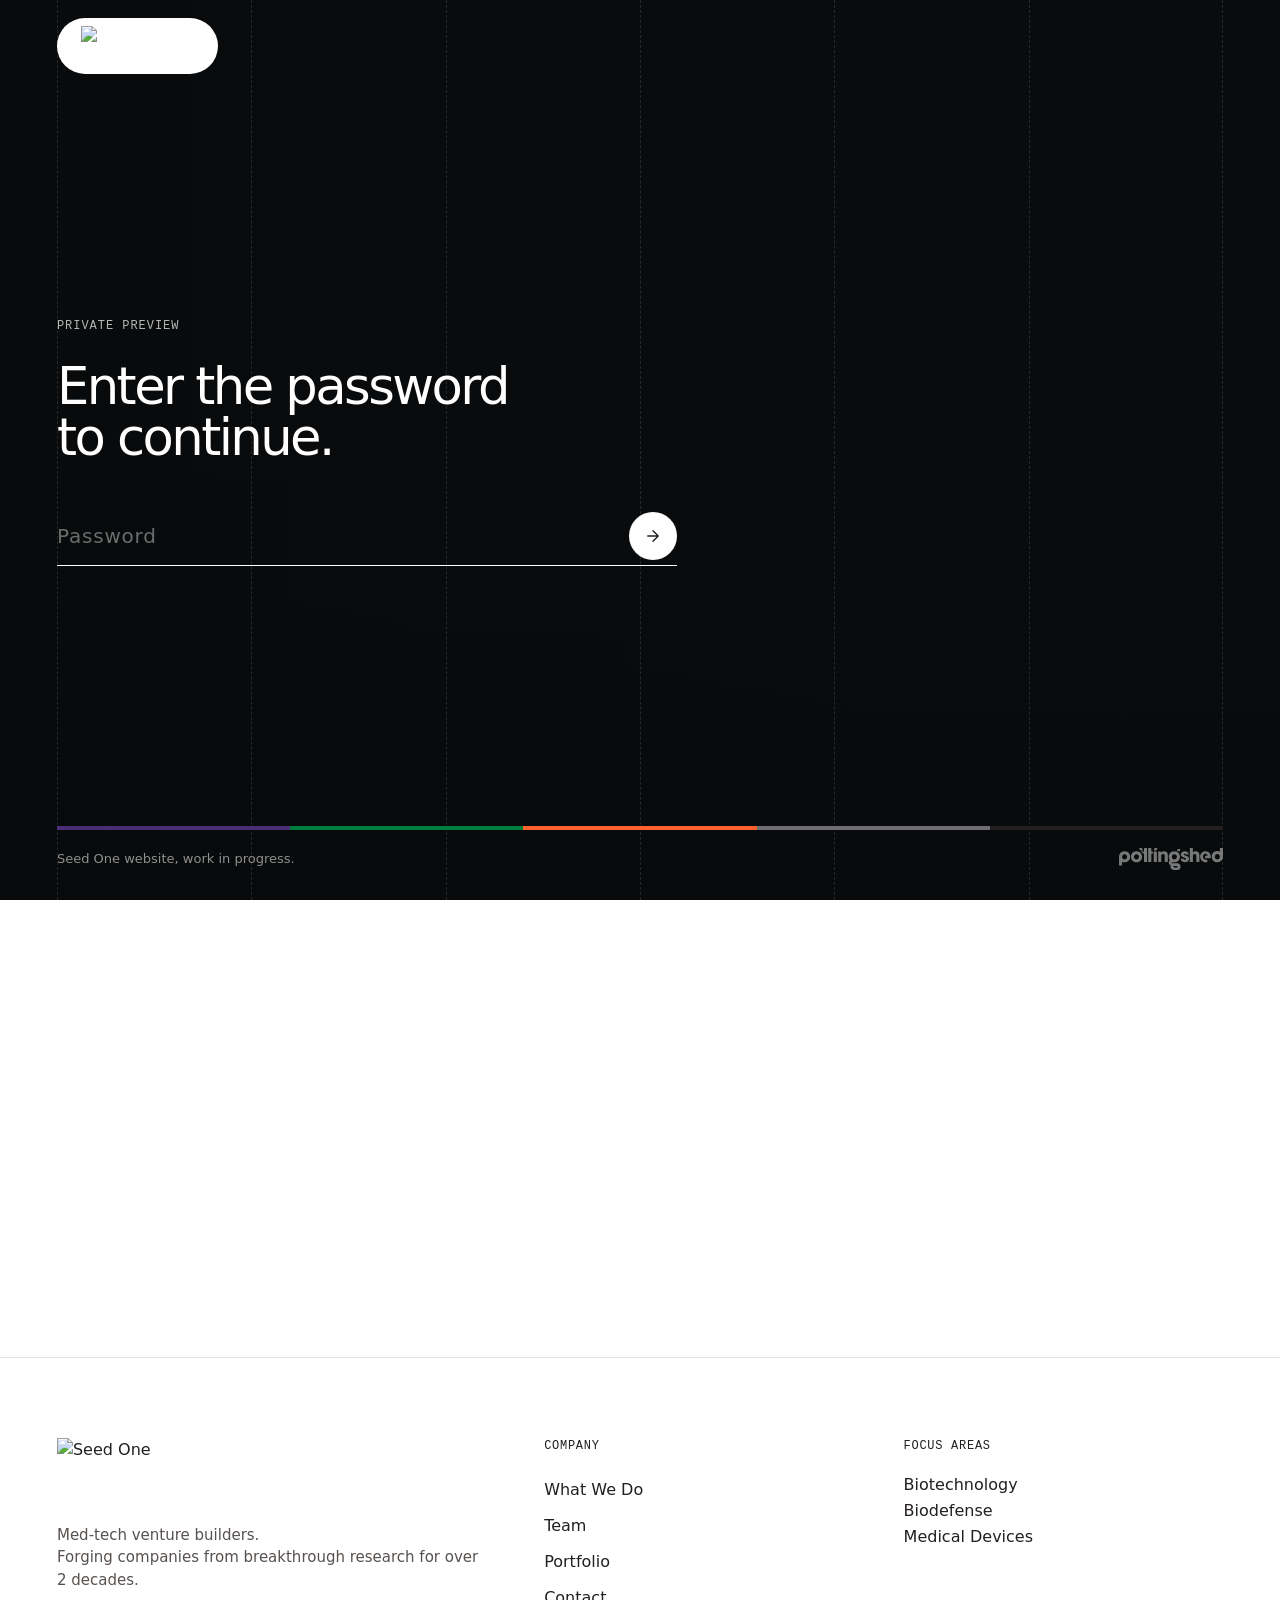
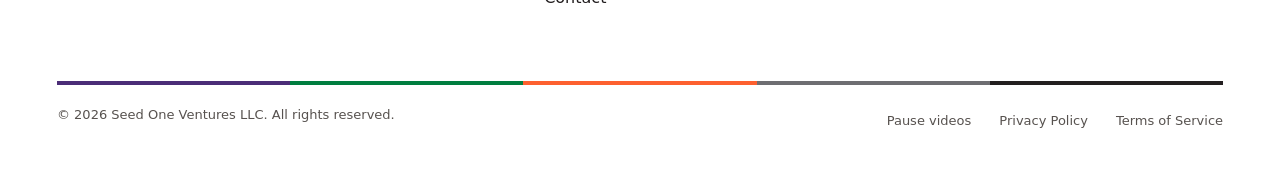
==== contact.html @ 32b7aec9 "Team header photo; focus-area cards back in natural colour with portfolio-relevant images; What We D" ====
<!doctype html>
<html lang="en">
<head>
<meta charset="utf-8">
<meta name="viewport" content="width=device-width, initial-scale=1">
<meta name="robots" content="noindex, nofollow">
<title>Contact | Seed One</title>
<meta name="description" content="Have breakthrough technology that could reshape an industry? Start the conversation with Seed One.">
<link rel="canonical" href="https://lukevidamour.github.io/Seed-One-V2/contact.html">
<link rel="icon" href="assets/emblem.svg" type="image/svg+xml">
<link rel="icon" href="assets/favicon-32.png" sizes="32x32" type="image/png">
<link rel="apple-touch-icon" href="assets/apple-touch-icon.png">
<meta name="theme-color" content="#ffffff">
<meta property="og:type" content="website"><meta property="og:site_name" content="Seed One Ventures"><meta property="og:locale" content="en_US">
<meta property="og:url" content="https://lukevidamour.github.io/Seed-One-V2/contact.html">
<meta property="og:title" content="Contact | Seed One"><meta property="og:description" content="Have breakthrough technology that could reshape an industry? Start the conversation with Seed One.">
<meta property="og:image" content="https://lukevidamour.github.io/Seed-One-V2/assets/og/contact.jpg"><meta property="og:image:width" content="1200"><meta property="og:image:height" content="630"><meta property="og:image:alt" content="Seed One: Ready to forge the future together?">
<meta name="twitter:card" content="summary_large_image"><meta name="twitter:title" content="Contact | Seed One"><meta name="twitter:description" content="Have breakthrough technology that could reshape an industry? Start the conversation with Seed One."><meta name="twitter:image" content="https://lukevidamour.github.io/Seed-One-V2/assets/og/contact.jpg">
<link rel="preconnect" href="https://fonts.googleapis.com">
<link rel="preconnect" href="https://fonts.gstatic.com" crossorigin>
<link rel="stylesheet" href="https://fonts.googleapis.com/css2?family=Google+Sans:wght@400..700&display=swap">
<link rel="preload" as="font" type="font/woff2" href="assets/fonts/GeistMono-Variable.woff2" crossorigin>
<link rel="stylesheet" href="styles.css?v=1792422083">
<script>try{var g=JSON.parse(localStorage.getItem('so-gate')||'null');if(!(g&&g.t&&Date.now()-g.t<7*864e5))document.documentElement.classList.add('locked')}catch(e){document.documentElement.classList.add('locked')}</script>
<script>document.documentElement.classList.add('js');if(location.hash==='#still')document.documentElement.classList.add('still');if(/Chrome\//.test(navigator.userAgent)&&!/Edg\/|OPR\//.test(navigator.userAgent)||/Edg\//.test(navigator.userAgent))document.documentElement.classList.add('lq')</script>
</head>
<body class="sub">

<svg width="0" height="0" style="position:absolute" aria-hidden="true" focusable="false">
  <!-- Dot glyphs from the Seed One visual identity -->
  <symbol id="d-plus" viewBox="0 0 100 100"><circle cx="50.00" cy="50.00" r="4.39"/><circle cx="63.20" cy="50.00" r="4.39"/><circle cx="76.41" cy="50.00" r="4.39"/><circle cx="89.61" cy="50.00" r="4.39"/><circle cx="36.80" cy="50.00" r="4.39"/><circle cx="23.59" cy="50.00" r="4.39"/><circle cx="10.39" cy="50.00" r="4.39"/><circle cx="50.00" cy="76.41" r="4.39"/><circle cx="50.00" cy="63.20" r="4.39"/><circle cx="50.00" cy="36.80" r="4.39"/><circle cx="50.00" cy="23.59" r="4.39"/><circle cx="50.00" cy="10.39" r="4.39"/><circle cx="50.00" cy="89.61" r="4.39"/></symbol><symbol id="d-cross" viewBox="0 0 100 100"><circle cx="50.00" cy="50.00" r="5.96"/><circle cx="62.68" cy="37.32" r="5.96"/><circle cx="75.36" cy="24.64" r="5.96"/><circle cx="88.04" cy="11.96" r="5.96"/><circle cx="37.32" cy="62.68" r="5.96"/><circle cx="24.64" cy="75.36" r="5.96"/><circle cx="11.96" cy="88.04" r="5.96"/><circle cx="75.36" cy="75.36" r="5.96"/><circle cx="62.68" cy="62.68" r="5.96"/><circle cx="37.32" cy="37.32" r="5.96"/><circle cx="24.64" cy="24.64" r="5.96"/><circle cx="11.96" cy="11.96" r="5.96"/><circle cx="88.04" cy="88.04" r="5.96"/></symbol><symbol id="d-right" viewBox="0 0 100 100"><circle cx="11.71" cy="50.00" r="5.71"/><circle cx="46.09" cy="50.00" r="5.71"/><circle cx="63.28" cy="50.00" r="5.71"/><circle cx="28.90" cy="50.00" r="5.71"/><circle cx="88.29" cy="50.00" r="5.71"/><circle cx="76.13" cy="37.84" r="5.71"/><circle cx="63.98" cy="25.69" r="5.71"/><circle cx="51.82" cy="13.53" r="5.71"/><circle cx="63.98" cy="74.31" r="5.71"/><circle cx="76.13" cy="62.16" r="5.71"/><circle cx="51.82" cy="86.47" r="5.71"/></symbol><symbol id="d-left" viewBox="0 0 100 100"><circle cx="88.29" cy="50.00" r="5.71"/><circle cx="53.91" cy="50.00" r="5.71"/><circle cx="36.72" cy="50.00" r="5.71"/><circle cx="71.10" cy="50.00" r="5.71"/><circle cx="11.71" cy="50.00" r="5.71"/><circle cx="23.87" cy="62.16" r="5.71"/><circle cx="36.02" cy="74.31" r="5.71"/><circle cx="48.18" cy="86.47" r="5.71"/><circle cx="36.02" cy="25.69" r="5.71"/><circle cx="23.87" cy="37.84" r="5.71"/><circle cx="48.18" cy="13.53" r="5.71"/></symbol><symbol id="d-up" viewBox="0 0 100 100"><circle cx="50.00" cy="88.29" r="5.71"/><circle cx="50.00" cy="53.91" r="5.71"/><circle cx="50.00" cy="36.72" r="5.71"/><circle cx="50.00" cy="71.10" r="5.71"/><circle cx="50.00" cy="11.71" r="5.71"/><circle cx="37.84" cy="23.87" r="5.71"/><circle cx="25.69" cy="36.02" r="5.71"/><circle cx="13.53" cy="48.18" r="5.71"/><circle cx="74.31" cy="36.02" r="5.71"/><circle cx="62.16" cy="23.87" r="5.71"/><circle cx="86.47" cy="48.18" r="5.71"/></symbol><symbol id="d-diag" viewBox="0 0 100 100"><circle cx="22.92" cy="22.92" r="5.71"/><circle cx="47.24" cy="47.24" r="5.71"/><circle cx="59.39" cy="59.39" r="5.71"/><circle cx="35.08" cy="35.08" r="5.71"/><circle cx="77.08" cy="77.08" r="5.71"/><circle cx="77.08" cy="59.88" r="5.71"/><circle cx="77.08" cy="42.70" r="5.71"/><circle cx="77.08" cy="25.50" r="5.71"/><circle cx="42.70" cy="77.08" r="5.71"/><circle cx="59.88" cy="77.08" r="5.71"/><circle cx="25.50" cy="77.08" r="5.71"/></symbol><symbol id="d-down" viewBox="0 0 100 100"><circle cx="50.00" cy="11.71" r="5.71"/><circle cx="50.00" cy="46.09" r="5.71"/><circle cx="50.00" cy="63.28" r="5.71"/><circle cx="50.00" cy="28.90" r="5.71"/><circle cx="50.00" cy="88.29" r="5.71"/><circle cx="62.16" cy="76.13" r="5.71"/><circle cx="74.31" cy="63.98" r="5.71"/><circle cx="86.47" cy="51.82" r="5.71"/><circle cx="25.69" cy="63.98" r="5.71"/><circle cx="37.84" cy="76.13" r="5.71"/><circle cx="13.53" cy="51.82" r="5.71"/></symbol><symbol id="d-tick" viewBox="0 0 100 100"><circle cx="33.37" cy="77.71" r="5.21"/><circle cx="22.29" cy="66.63" r="5.21"/><circle cx="11.21" cy="55.55" r="5.21"/><circle cx="55.53" cy="55.55" r="5.21"/><circle cx="88.79" cy="22.29" r="5.21"/><circle cx="44.45" cy="66.63" r="5.21"/><circle cx="77.71" cy="33.37" r="5.21"/><circle cx="66.61" cy="44.47" r="5.21"/></symbol>
  <filter id="lqr" x="0" y="0" width="100%" height="100%" color-interpolation-filters="sRGB" primitiveUnits="objectBoundingBox"><feImage href="[data-uri]" x="0" y="0" width="1" height="1" preserveAspectRatio="none" result="m"/><feDisplacementMap in="SourceGraphic" in2="m" scale="0.022" xChannelSelector="R" yChannelSelector="G"/></filter>
</svg>

<div class="gate" id="gate" data-hash="caf39b231ebf961b33b4b5b5ce32ac3bae9cfb18de3ba01099fcd5b3565ba15f" role="dialog" aria-modal="true" aria-labelledby="gate-title">
  <img class="gate-bg" src="assets/video/hero-poster.jpg" alt="" aria-hidden="true">
  <div class="gate-grid" aria-hidden="true"><i></i><i></i><i></i><i></i><i></i><i></i></div>
  <header class="gate-top"><span class="gate-pill"><img src="assets/logo-black.svg" alt="Seed One" width="128" height="34"></span></header>
  <div class="gate-mid">
    <form class="gate-form" novalidate>
      <p class="gate-kicker">Private preview</p>
      <label id="gate-title" for="gate-pw">Enter the password to continue.</label>
      <div class="f">
        <input id="gate-pw" type="password" autocomplete="current-password" autocapitalize="off" spellcheck="false" placeholder="Password" required>
        <button type="submit" aria-label="Enter"><svg viewBox="0 0 24 24" aria-hidden="true"><path d="M5 12h14m-7-7l7 7l-7 7"/></svg></button>
      </div>
      <p class="gate-msg" role="status" aria-live="polite"></p>
    </form>
  </div>
  <footer class="gate-bot">
    <div class="strip" aria-hidden="true"><i></i><i></i><i></i><i></i><i></i></div>
    <div class="gate-credit"><p>Seed One website, work in progress.</p><a class="ps" href="https://pottingshed.com" target="_blank" rel="noopener" aria-label="Potting Shed"><svg preserveAspectRatio="xMidYMid meet" data-bbox="0 0 164.999 34.916" xmlns="http://www.w3.org/2000/svg" viewBox="0 0 164.999 34.916" data-type="color" role="img" aria-label="PottingShed logo">
    <g>
        <g clip-path="url(#ps-clip)">
            <path fill="currentColor" d="M94.836 1.572c-1.581 0-2.222.92-2.37 1.446-.15.527-.593 2.24-.593 2.24h2.715c1.58 0 2.22-.921 2.37-1.448.148-.528.592-2.237.592-2.237z" data-color="1"></path>
            <path fill="currentColor" d="M58.239.109c-1.58 0-2.222.92-2.37 1.446-.149.527-.593 2.24-.593 2.24h2.715c1.58 0 2.22-.921 2.37-1.448.148-.528.593-2.237.593-2.237z" data-color="1"></path>
            <path fill="currentColor" d="M34.8.109h-2.715s.445 1.71.592 2.237c.15.527.79 1.449 2.37 1.449h2.715s-.444-1.714-.592-2.24c-.15-.527-.79-1.448-2.37-1.448" data-color="1"></path>
            <path fill="currentColor" d="M156.101 22.584c3.993 0 6.606-2.097 7.912-4.696h-.002a9.24 9.24 0 0 0 .98-4.104l.008-12.822a.887.887 0 0 0-.886-.889h-4.015V5.79c-1.13-.531-2.462-.844-3.998-.844-6.014 0-8.903 4.754-8.903 8.82 0 4.065 2.889 8.817 8.903 8.817zm0-13.003c2.142 0 3.959 1.764 3.959 4.185s-1.817 4.184-3.959 4.184-3.96-1.762-3.96-4.184 1.816-4.185 3.96-4.185m-50.234.615c-.03-.358-.088-1.256-1.548-1.256-1.043 0-1.399.659-1.399 1.107 0 .897 1.221 1.406 2.53 1.793 2.799.777 5.778 1.614 5.778 5.202s-3.07 5.646-6.731 5.646c-2.499 0-6.28-1.134-6.727-5.499h4.913c.207 1.525 1.666 1.525 1.875 1.525.833 0 1.727-.477 1.727-1.287 0-1.284-1.22-1.434-4.376-2.66-2.144-.685-3.929-2.09-3.929-4.334 0-3.287 2.977-5.468 6.399-5.468 2.173 0 5.926.866 6.341 5.23zM112.366.003h4.057c.489 0 .886.4.886.89v6.164h.06c.833-1.494 2.499-2.092 4.256-2.092 1.578 0 3.452.568 4.496 1.823 1.398 1.644 1.546 3.109 1.546 6.068v9.266h-4.94v-9.028c0-.806 0-3.467-2.649-3.467s-2.769 2.482-2.769 3.288v9.207h-4.943zm33.333 15.025c-.033.416-.052.885-.107 1.234a.09.09 0 0 1-.091.078h-8.878v-4.171h4.045c0-1.186-1.208-2.893-3.354-2.893-3.209 0-3.923 2.784-3.923 4.596 0 3.383 2.26 4.708 4.193 4.708l2.61.024v4.151h-2.61c-4.724 0-8.733-3.847-8.733-8.768 0-4.62 2.901-8.887 8.429-8.887 6.223 0 8.825 4.883 8.419 9.927z" data-color="1"></path>
            <path fill="currentColor" d="M50.405.003 46.357 0l.017 22.122h4.942V9.3h2.381V5.533h-2.381L51.29.888a.89.89 0 0 0-.886-.885" data-color="1"></path>
            <path fill="currentColor" d="M40.541.011a.89.89 0 0 0-.886.89v5.152l-3.632-1.339-.637.801L39.655 9.4v12.73h4.93l.003-10.358.003-3.354.006-8.408z" data-color="1"></path>
            <path fill="currentColor" d="M27.77 5.11c-6.015 0-8.903 4.753-8.903 8.817 0 4.065 2.888 8.818 8.903 8.818 6.014 0 8.9-4.752 8.9-8.818s-2.888-8.817-8.9-8.817m0 13.001c-2.143 0-3.96-1.764-3.96-4.184s1.817-4.184 3.96-4.184 3.96 1.763 3.96 4.184-1.817 4.184-3.96 4.184" data-color="1"></path>
            <path fill="currentColor" d="M55.148 22.122h4.942v-15.7a.89.89 0 0 0-.887-.89h-4.055z" data-color="1"></path>
            <path fill="currentColor" d="M62.176 5.533v16.59h4.94v-9.03c0-1.014 0-3.466 2.831-3.466 2.59 0 2.59 2.272 2.59 3.438v9.057h4.941V11.751c0-3.26-1.012-4.575-1.906-5.352-.892-.778-2.648-1.435-4.226-1.435-2.948 0-3.99 1.524-4.496 2.331h-.06v-.873a.89.89 0 0 0-.886-.89z" data-color="1"></path>
            <path fill="currentColor" d="M8.902 5.11c-3.993 0-6.607 2.095-7.913 4.695a9.3 9.3 0 0 0-.979 4.103L0 27.621h4.902v-5.718c1.131.53 2.464.842 3.999.842 6.014 0 8.901-4.752 8.901-8.818S14.915 5.11 8.901 5.11m0 13.001c-2.143 0-3.96-1.764-3.96-4.184s1.817-4.184 3.96-4.184 3.959 1.763 3.959 4.184-1.816 4.184-3.96 4.184" data-color="1"></path>
            <path fill="currentColor" d="M96.328 25.95c-.916-1.07-2.351-1.826-4.12-1.857h-8.2c-.298-.023-.56-.255-.569-.67.009-.4.252-.632.54-.666h4.13c5.857-.12 8.675-4.8 8.675-8.813 0-4.012-2.887-8.818-8.902-8.818s-8.901 4.753-8.901 8.818c0 1.9.631 3.949 1.917 5.594-1.813 1.174-1.946 3.015-1.946 3.835 0 2.477 2.364 3.713 3.245 4.077a5.9 5.9 0 0 0-.464 2.252 5.78 5.78 0 0 0 1.389 3.754c.935 1.097 2.418 1.464 4.242 1.46l5.857-.103c.949 0 2.392-.514 3.127-1.38a5.8 5.8 0 0 0 1.367-3.731 5.78 5.78 0 0 0-1.387-3.753M87.88 9.76c2.144 0 3.962 1.764 3.962 4.185 0 2.422-1.818 4.184-3.962 4.184-2.143 0-3.96-1.763-3.96-4.184 0-2.42 1.818-4.185 3.96-4.185m4.23 21.01h-4.78c-.475-.036-.892-.406-.907-1.067.014-.638.405-1.01.861-1.064h4.855c.465.048.87.415.882 1.064-.012.665-.433 1.033-.913 1.067z" data-color="1"></path>
        </g>
        <defs fill="none">
            <clipPath id="ps-clip">
                <path fill="currentColor" d="M165 0v34.917H0V0z"></path>
            </clipPath>
        </defs>
    </g>
</svg></a></div>
  </footer>
</div>
<script>(()=>{const gate=document.getElementById('gate'),root=document.documentElement;
if(!root.classList.contains('locked')){gate.remove();return;}
const reduce=matchMedia('(prefers-reduced-motion: reduce)').matches,pw=gate.querySelector('input'),msg=gate.querySelector('.gate-msg');
setTimeout(()=>pw.focus(),400);requestAnimationFrame(()=>gate.classList.add('drawn'));
gate.querySelector('form').addEventListener('submit',async ev=>{ev.preventDefault();
const buf=await crypto.subtle.digest('SHA-256',new TextEncoder().encode(pw.value.trim().toLowerCase()));
const hex=[...new Uint8Array(buf)].map(b=>b.toString(16).padStart(2,'0')).join('');
if(hex===gate.dataset.hash){msg.textContent='';try{localStorage.setItem('so-gate',JSON.stringify({t:Date.now()}))}catch(e){}
gate.classList.add('leaving');setTimeout(()=>{root.classList.remove('locked');gate.remove();dispatchEvent(new Event('gate:open'));},reduce?0:700);}
else{msg.textContent='That password is not right.';gate.classList.remove('shake');void gate.offsetWidth;gate.classList.add('shake');pw.select();}});})();</script>

<a class="skip" href="#main">Skip to content</a>

<header class="nav" id="nav">
  <div class="nav-bar">
    <a class="brand" href="index.html" aria-label="Seed One home"><img src="assets/logo-black.svg" alt="Seed One" width="128" height="34"></a>
    <nav class="links" aria-label="Main">
      <a href="what-we-do.html">What We Do</a><a href="team.html">Team</a><a href="portfolio.html">Portfolio</a>
    </nav>
    <div class="nav-r">
      <a class="pill nv sm" href="#enquiry">Partner with Seed One<span class="ic"><svg class="i" viewBox="0 0 24 24" aria-hidden="true"><path d="M5 12h14m-7-7l7 7l-7 7"/></svg></span></a>
      <button class="burger" aria-expanded="false" aria-controls="menu" aria-label="Open menu"><span></span><span></span></button>
    </div>
  </div>
  <div class="menu" id="menu">
    <a href="what-we-do.html">What We Do</a><a href="team.html">Team</a><a href="portfolio.html">Portfolio</a><a href="#enquiry">Contact</a>
  </div>
</header>

<main id="main">
<section class="phero grad hue-g">
  
  <svg class="art" viewBox="0 0 200 200" aria-hidden="true"><circle cx="100" cy="100" r="12"/><circle cx="100" cy="100" r="22"/><circle cx="100" cy="100" r="32"/><circle cx="100" cy="100" r="42"/><circle cx="100" cy="100" r="52"/><circle cx="100" cy="100" r="62"/><circle cx="100" cy="100" r="72"/><circle cx="100" cy="100" r="82"/><circle cx="100" cy="100" r="92"/></svg>
  <div class="wrap phero-in">
    
    <div class="lab-g"><p class="mono lab">[ Contact ] Have a breakthrough?</p><svg class="lg dots" viewBox="0 0 100 100" aria-hidden="true"><circle cx="22.92" cy="22.92" r="5.71" style="--d:9"/><circle cx="47.24" cy="47.24" r="5.71" style="--d:0"/><circle cx="59.39" cy="59.39" r="5.71" style="--d:1"/><circle cx="35.08" cy="35.08" r="5.71" style="--d:2"/><circle cx="77.08" cy="77.08" r="5.71" style="--d:10"/><circle cx="77.08" cy="59.88" r="5.71" style="--d:5"/><circle cx="77.08" cy="42.70" r="5.71" style="--d:3"/><circle cx="77.08" cy="25.50" r="5.71" style="--d:7"/><circle cx="42.70" cy="77.08" r="5.71" style="--d:4"/><circle cx="59.88" cy="77.08" r="5.71" style="--d:6"/><circle cx="25.50" cy="77.08" r="5.71" style="--d:8"/></svg></div>
    <div class="phero-row"><h1 class="fade-h">Ready to forge the future together?</h1><p class="phero-lead reveal">If you have breakthrough technology that could reshape an industry, we want to hear from you.</p></div>
  </div>
</section>

<section class="contact wrap" id="enquiry">
  <div class="contact-form reveal"><!--FORM-->
<form class="enq enq-page" novalidate data-endpoint="" aria-describedby="enq-note">
  <fieldset class="enq-who">
    <legend class="mono">I am</legend>
    <label><input type="radio" name="role" value="Researcher" checked><span>A researcher</span></label>
    <label><input type="radio" name="role" value="Investor"><span>An investor</span></label>
    <label><input type="radio" name="role" value="Other"><span>Something else</span></label>
  </fieldset>
  <div class="enq-row">
    <div class="fld"><label for="f-first">First name <i aria-hidden="true">*</i></label><input id="f-first" name="first" autocomplete="given-name" required><span class="err" id="e-first">Please add your first name.</span></div>
    <div class="fld"><label for="f-last">Last name <i aria-hidden="true">*</i></label><input id="f-last" name="last" autocomplete="family-name" required><span class="err" id="e-last">Please add your last name.</span></div>
  </div>
  <div class="fld"><label for="f-email">Email address <i aria-hidden="true">*</i></label><input id="f-email" name="email" type="email" autocomplete="email" required><span class="err" id="e-email">Please add a valid email address.</span></div>
  <div class="fld"><label for="f-org">Company or organization <i aria-hidden="true">*</i></label><input id="f-org" name="org" autocomplete="organization" required><span class="err" id="e-org">Please add your company or organization.</span></div>
  <div class="fld"><label for="f-msg">Message</label><textarea id="f-msg" name="message" rows="4" placeholder="Tell us about the technology, the research behind it and where it stands today."></textarea></div>
  <div class="enq-foot">
    <p class="mono" id="enq-note">We only use these details to reply to you.</p>
    <button class="pill ink" type="submit">Send message<span class="ic"><svg class="i" viewBox="0 0 24 24" aria-hidden="true"><path d="M5 12h14m-7-7l7 7l-7 7"/></svg></span></button>
  </div>
  <p class="enq-status" role="status" aria-live="polite"></p>
</form>
<div class="enq-done" hidden tabindex="-1">
  <span class="done-mark" aria-hidden="true"><svg class="i" viewBox="0 0 24 24" aria-hidden="true"><path d="M20 6L9 17l-5-5"/></svg></span>
  <h3>Thank you<span class="done-name"></span>.</h3>
  <p>We've received your message and will be in touch shortly.</p>
</div>
<!--/FORM--></div>
  <aside class="contact-aside reveal">
    <div><p class="mono lab">Who we work with</p>
      <ul class="who"><li><b>Founders and researchers</b><span>with breakthrough technology and a path to patients or industry.</span></li>
      <li><b>Investors</b><span>interested in companies built from the ground up.</span></li>
      <li><b>Universities and institutions</b><span>with research that nobody has built a company around yet.</span></li></ul></div>
    <div><p class="mono lab">Focus areas</p><ul class="areas"><li><i class="pf-dot hue-p"></i>Biotechnology</li><li><i class="pf-dot hue-o"></i>Biodefense</li><li><i class="pf-dot hue-g"></i>Medical devices</li></ul></div>
  </aside>
</section>
</main>

<footer class="foot">
  <div class="wrap">
    <div class="fg">
    <div><img class="flg" src="assets/logo-black.svg" alt="Seed One" width="238" height="64"><p class="fp">Med-tech venture builders.<br>Forging companies from breakthrough research for over 2 decades.</p></div>
    <div><h2 class="mono fh">Company</h2><ul><li><a href="what-we-do.html">What We Do</a></li><li><a href="team.html">Team</a></li><li><a href="portfolio.html">Portfolio</a></li><li><a href="#enquiry">Contact</a></li></ul></div>
    <div><h2 class="mono fh">Focus areas</h2><ul><li>Biotechnology</li><li>Biodefense</li><li>Medical Devices</li></ul></div>
  </div>
    <div class="strip" aria-hidden="true"><i></i><i></i><i></i><i></i><i></i></div>
    <div class="bot"><span>&copy; 2026 Seed One Ventures LLC. All rights reserved.</span><span class="legal"><button class="vid-toggle" id="vidtoggle" type="button" aria-pressed="false">Pause videos</button><a href="privacy.html">Privacy Policy</a><a href="terms.html">Terms of Service</a></span></div>
  </div>
</footer>


<script src="assets/vendor/lenis.min.js?v=1.1.20" defer></script>
<script src="main.js?v=1792422083" defer></script>
</body>
</html>
---- styles.css ----
/* Seed One homepage, PX3 Lens direction.
   Tokens follow the confirmed VI palette. No lime or yellow (client instruction, 20 Sep 2026). */
/* Geist Mono (SIL OFL 1.1, self-hosted from the supplied file) */
@font-face{font-family:"Geist Mono";src:url("assets/fonts/GeistMono-Variable.woff2") format("woff2");font-weight:100 900;font-style:normal;font-display:swap}
:root{
  --ink:#231F20; --body:#57524F; --mid:#6E6E72; --line:rgba(35,31,32,.12); --dash:rgba(35,31,32,.1);
  --green:#007E3F; --grass:#3DAE5B; --purple:#4B2D77; --lav:#A596CF; --orange:#F2521C; --orange-vi:#FD602F;
  --grey:#F3F3F0; --white:#fff;
  --gut:clamp(20px,4.45vw,64px); --max:1600px; --edge:max(var(--gut),calc((100vw - var(--max)) / 2 + var(--gut)));
  --r-lg:clamp(20px,1.9vw,30px); --r-md:clamp(16px,1.3vw,20px);
  --ease:cubic-bezier(.16,1,.3,1); --ease2:cubic-bezier(.65,0,.35,1);
  --mono:'Geist Mono',ui-monospace,Menlo,monospace;
}
*,*::before,*::after{box-sizing:border-box;margin:0;padding:0}
html{-webkit-text-size-adjust:100%;scroll-behavior:smooth;scroll-padding-top:96px}
/* Lenis smooth scroll (MIT, vendored in assets/vendor) */
html.lenis,html.lenis body{height:auto}
.lenis.lenis-smooth{scroll-behavior:auto!important}
.lenis.lenis-smooth [data-lenis-prevent]{overscroll-behavior:contain}
.lenis.lenis-stopped{overflow:clip}
body{font-family:'Google Sans',system-ui,-apple-system,'Helvetica Neue',Arial,sans-serif;color:var(--ink);background:var(--white);font-size:clamp(16px,1.1vw,18px);line-height:1.5;-webkit-font-smoothing:antialiased;text-rendering:optimizeLegibility;overflow-x:clip}
img,video,svg{display:block;max-width:100%}
a{color:inherit;text-decoration:none}
button{font:inherit;color:inherit;background:none;border:0;cursor:pointer}
ul,ol{list-style:none}
h1,h2,h3{font-weight:400;letter-spacing:-.045em;line-height:.95;text-wrap:balance}
p{text-wrap:pretty}
:focus-visible{outline:2px solid var(--green);outline-offset:3px;border-radius:4px}
.sr{position:absolute;width:1px;height:1px;overflow:hidden;clip:rect(0 0 0 0);white-space:nowrap}
.skip{position:fixed;left:16px;top:16px;z-index:100;background:var(--ink);color:#fff;padding:12px 18px;border-radius:999px;transform:translateY(-200%);transition:transform .3s var(--ease)}
.skip:focus{transform:none}
.wrap{width:100%;max-width:var(--max);margin:0 auto;padding-left:var(--gut);padding-right:var(--gut)}
.mono{font-family:var(--mono);font-size:12px;letter-spacing:.06em;text-transform:uppercase;font-weight:500;line-height:1.4}
.lab{color:var(--mid)}

/* Icons: Lucide (ISC licence) via Iconify, inlined */
.i{fill:none;stroke:currentColor;stroke-width:1.6;stroke-linecap:round;stroke-linejoin:round;flex:none}

/* Buttons */
.pill{display:inline-flex;align-items:center;gap:14px;height:56px;padding:0 8px 0 26px;border-radius:999px;font-size:15px;font-weight:500;white-space:nowrap;transition:background .4s var(--ease),color .4s var(--ease),transform .5s var(--ease)}
.pill .ic{width:40px;height:40px;border-radius:50%;display:grid;place-items:center;transition:transform .5s var(--ease)}
.pill .ic svg{width:16px;height:16px}
.pill:hover .ic{transform:translateX(3px) rotate(-45deg)}
.pill.ink{background:var(--ink);color:#fff}.pill.ink .ic{background:#fff;color:var(--ink)}
.pill.ink:hover{background:var(--green)}
.pill.white{background:#fff;color:var(--ink)}.pill.white .ic{background:var(--ink);color:#fff}
.pill.white:hover .ic{background:var(--green)}
.pill.sm{height:44px;padding:0 5px 0 18px;font-size:14px;gap:10px}.pill.sm .ic{width:34px;height:34px}
.ul{display:inline-flex;align-items:center;gap:10px;font-weight:500;font-size:15px;padding-bottom:5px;background:linear-gradient(currentColor,currentColor) 0 100%/100% 1px no-repeat;transition:background-size .6s var(--ease)}
.ul svg{width:15px;height:15px;transition:transform .5s var(--ease)}
.ul:hover{background-size:0 1px;background-position:100% 100%}
.ul:hover svg{transform:translateX(4px)}

/* Glass: kept flat. A light tint, one hairline, no depth shadows. Chromium adds a faint rim refraction (html.lq). */
.gl,.gd{position:relative;isolation:isolate;-webkit-backdrop-filter:blur(16px) saturate(140%);backdrop-filter:blur(16px) saturate(140%)}
.gl{background:rgba(255,255,255,.5);box-shadow:inset 0 0 0 1px rgba(255,255,255,.6)}
.gd{color:#fff;background:rgba(255,255,255,.1);box-shadow:inset 0 0 0 1px rgba(255,255,255,.2)}
.lq .gl,.lq .gd{backdrop-filter:url(#lqr) blur(16px) saturate(140%)}
.full-bar.gd{-webkit-backdrop-filter:blur(10px) saturate(130%);backdrop-filter:blur(10px) saturate(130%)}


/* Gradient system: the only use of colour on the page. Soft fields of VI colour drift slowly on a clinical white base.
   Brand green, purple, lavender and orange only; orange and green are never blended directly, so nothing turns yellow. */
@property --a1x{syntax:'<percentage>';inherits:false;initial-value:18%}
@property --a1y{syntax:'<percentage>';inherits:false;initial-value:20%}
@property --a2x{syntax:'<percentage>';inherits:false;initial-value:84%}
@property --a2y{syntax:'<percentage>';inherits:false;initial-value:30%}
@property --a3x{syntax:'<percentage>';inherits:false;initial-value:50%}
@property --a3y{syntax:'<percentage>';inherits:false;initial-value:96%}
.grad{position:relative;isolation:isolate;overflow:hidden;background:
  radial-gradient(78% 88% at var(--a1x) var(--a1y),var(--c1),transparent 76%),
  radial-gradient(82% 92% at var(--a2x) var(--a2y),var(--c2),transparent 76%),
  radial-gradient(96% 84% at var(--a3x) var(--a3y),var(--c3),transparent 80%),
  radial-gradient(40% 40% at var(--mx,50%) var(--my,50%),rgba(255,255,255,var(--mh,0)),transparent 70%),
  var(--base)}
.grad::after{content:"";position:absolute;inset:0;z-index:0;pointer-events:none;background-image:url("data:image/svg+xml;utf8,<svg xmlns='http://www.w3.org/2000/svg' width='240' height='240'><filter id='n'><feTurbulence type='fractalNoise' baseFrequency='.8' numOctaves='3' stitchTiles='stitch'/><feColorMatrix values='0 0 0 0 .5 0 0 0 0 .5 0 0 0 0 .5 0 0 0 1 0'/></filter><rect width='100%' height='100%' filter='url(%23n)'/></svg>");opacity:.055}
.grad>*{position:relative;z-index:1}
@keyframes gdrift{
  0%{--a1x:16%;--a1y:18%;--a2x:86%;--a2y:28%;--a3x:48%;--a3y:98%}
  35%{--a1x:34%;--a1y:40%;--a2x:70%;--a2y:12%;--a3x:22%;--a3y:78%}
  70%{--a1x:22%;--a1y:74%;--a2x:92%;--a2y:60%;--a3x:66%;--a3y:36%}
  100%{--a1x:52%;--a1y:24%;--a2x:74%;--a2y:88%;--a3x:18%;--a3y:52%}}
/* Colour families: each gradient stays inside one hue, white plus the colour plus a deeper and a paler tone of it. */
.hue-g{--c1:rgba(61,174,91,.8);--c2:rgba(0,126,63,.46);--c3:rgba(142,206,160,.7);--base:#DDEBE1;--t1:#3DAE5B;--t2:#007E3F;--tc:rgba(61,174,91,.18);--tc2:rgba(0,126,63,.08)}
.hue-o{--c1:rgba(253,96,47,.7);--c2:rgba(212,68,24,.38);--c3:rgba(250,168,136,.62);--base:#F4E1D8;--t1:#FD602F;--t2:#D4441A;--tc:rgba(253,96,47,.14);--tc2:rgba(212,68,24,.07);--dl:-11s;--dur:30s}
.hue-p{--c1:rgba(165,150,207,.88);--c2:rgba(75,45,119,.46);--c3:rgba(190,178,226,.7);--base:#E6E1F0;--t1:#A596CF;--t2:#4B2D77;--tc:rgba(165,150,207,.22);--tc2:rgba(75,45,119,.08);--dl:-17s;--dur:24s}
.wash.hue-g{--c1:rgba(61,174,91,.5);--c2:rgba(0,126,63,.22);--c3:rgba(170,220,184,.6);--base:rgba(228,238,231,.8);--dl:-13s;--dur:32s}
.gtext{padding:0 .04em;margin:0 -.04em;background:linear-gradient(100deg,#A596CF,#4B2D77 45%,#8C79C4 70%,#4B2D77);background-size:220% 100%;background-position:30% 0;-webkit-background-clip:text;background-clip:text;color:transparent!important}
@keyframes gtext{to{background-position:100% 0}}

/* A · Navigation: a solid white pill, matching the white "How we build" button. */
.nav{position:fixed;left:0;right:0;top:0;z-index:50;padding:14px var(--gut) 0;pointer-events:none;color:var(--ink)}
.nav-bar{pointer-events:auto;max-width:calc(var(--max) - 2 * var(--gut) + 28px);margin:0 auto;height:64px;border-radius:999px;position:relative;background:#fff;box-shadow:none;display:flex;align-items:center;justify-content:space-between;padding:0 10px 0 24px;transition:background .6s var(--ease),box-shadow .6s var(--ease),transform .7s var(--ease)}
.nav.solid .nav-bar{box-shadow:0 0 0 1px rgba(35,31,32,.07)}
.nav,.nav-bar,.brand,.brand img,.nav-r .pill.sm,.nav-r .pill.sm .ic{transition-property:padding,height,width,transform,background,box-shadow;transition-duration:.6s;transition-timing-function:var(--ease)}
.nav.compact{padding-top:8px}
.nav.compact .nav-bar{height:52px;padding-left:20px;padding-right:6px}
.nav.compact .brand{--lh:29px}
.nav.compact .nav-r .pill.sm{height:40px}
.nav.compact .nav-r .pill.sm .ic{width:30px;height:30px}
/* Optically centred on the wordmark, not the leaf: the wordmark's centre sits at 66.5% of the artwork height, so lift by 16.5%. */
.brand{--lh:35px;display:block;height:var(--lh);transform:translateY(calc(var(--lh) * -.165))}
.brand img{height:var(--lh);width:auto}
.links{display:flex;gap:4px;position:absolute;left:50%;transform:translateX(-50%)}
.links a{font-size:14px;padding:9px 14px;border-radius:999px;transition:background .3s var(--ease)}
.links a:hover{background:rgba(35,31,32,.06)}
.nav-r{display:flex;align-items:center;gap:18px}
.pill.nv{background:var(--ink);color:#fff}.pill.nv .ic{background:#fff;color:var(--ink)}
.pill.nv:hover .ic{background:var(--green);color:#fff}
.full-bar .st i{position:relative;width:8px;height:8px;border-radius:2px;background:var(--grass)}
.full-bar .st i::after{content:"";position:absolute;inset:0;border-radius:2px;background:var(--grass);animation:pulse 2.4s ease-in-out infinite;will-change:transform,opacity}
@keyframes pulse{0%{transform:scale(1);opacity:.55}70%,100%{transform:scale(3);opacity:0}}
.burger{display:none;width:44px;height:44px;border-radius:50%;background:var(--ink);position:relative}
.burger span{position:absolute;left:14px;right:14px;height:1.5px;background:#fff;transition:transform .4s var(--ease)}
.burger span:first-child{top:18px}.burger span:last-child{top:25px}
.nav.open .burger span:first-child{transform:translateY(3.5px) rotate(45deg)}.nav.open .burger span:last-child{transform:translateY(-3.5px) rotate(-45deg)}
.menu{display:none}

/* B · Hero */
.hero{position:relative;height:100svh;min-height:720px;max-height:1200px;overflow:hidden;background:#0b0c0d;color:#fff}
.hero-media{position:absolute;inset:0;will-change:transform}
.hero-video{width:100%;height:100%;object-fit:cover;transform:scale(1.08);opacity:0;transition:transform 2.4s var(--ease),opacity 1.4s var(--ease)}
.ready .hero-video{transform:scale(1);opacity:1}
.hero-scrim{position:absolute;inset:0;background:linear-gradient(90deg,rgba(8,9,10,.62) 0%,rgba(8,9,10,.28) 42%,rgba(8,9,10,0) 70%),linear-gradient(0deg,rgba(8,9,10,.7) 0%,rgba(8,9,10,.15) 45%,rgba(8,9,10,0) 70%),linear-gradient(180deg,rgba(8,9,10,.35),transparent 22%);transition:opacity 1s var(--ease)}
.hero-grid{position:absolute;inset:0;max-width:var(--max);margin:0 auto;padding:0 var(--gut);display:grid;grid-template-columns:repeat(6,1fr);pointer-events:none;opacity:0;transition:opacity 2s var(--ease) .6s}
.ready .hero-grid{opacity:1}
.hero-grid i{border-left:1px dashed rgba(255,255,255,.14)}.hero-grid i:last-child{border-right:1px dashed rgba(255,255,255,.14)}
.hero-in{position:absolute;left:0;right:0;bottom:0;margin:0 auto;padding-bottom:clamp(36px,5vw,72px);will-change:transform,opacity}
.kick{color:rgba(255,255,255,.72);margin-bottom:clamp(18px,1.8vw,28px)}
.js .hero .kick{opacity:0;transform:translateY(6px);transition:opacity 1.2s var(--ease) 1.75s,transform 1.2s var(--ease) 1.75s}
.ready .hero .kick{opacity:1;transform:none}
.hero-h{font-size:clamp(44px,6.4vw,118px);letter-spacing:-.058em;line-height:.98;font-weight:400}
.hero-h .hl{display:block;overflow:hidden;padding:.08em .08em .24em;margin:-.08em -.08em -.24em;white-space:nowrap}
.hero-h .hl>*{vertical-align:baseline}
.hero-h .g{color:#fff}
.hw{display:inline-block;transform:translateY(140%);transition:transform 1.3s var(--ease)}
.ready .hw{transform:none}
.hero-cta{display:flex;align-items:center;gap:14px;margin-top:clamp(28px,2.8vw,44px);opacity:0;transform:translateY(16px);transition:opacity 1s var(--ease) 1.1s,transform 1.2s var(--ease) 1.1s}
.ready .hero-cta{opacity:1;transform:none}
.hero-p{max-width:34em;margin-top:clamp(20px,2vw,30px);font-size:clamp(17px,1.4vw,21px);line-height:1.45;color:rgba(255,255,255,.92);opacity:0;transition:opacity 1.4s var(--ease) 1.1s}
.ready .hero-p{opacity:1}

/* C · Focus marquee: slow, large */
.mq{position:relative;z-index:2;background:#fff;padding:clamp(30px,3.3vw,48px) 0;border-bottom:1px solid var(--line);overflow:hidden}
.mq-track{display:flex;width:max-content;animation:mq 26s linear infinite}

.mq-set{display:flex;align-items:center;gap:clamp(14px,1.7vw,24px);padding-right:clamp(14px,1.7vw,24px);font-size:clamp(32px,4.85vw,70px);letter-spacing:-.045em;text-transform:uppercase;line-height:1;white-space:nowrap}
.mq-set .sl{color:#D4D1CC;font-weight:300}
.cp{width:.52em;height:.52em;flex:none;fill:none;stroke:var(--ink);stroke-width:.9}
@keyframes mq{to{transform:translateX(-50%)}}

/* Dashed six-column grid behind the white sections */
.gridded{position:relative}
.gridl{position:absolute;inset:0;max-width:var(--max);margin:0 auto;padding:0 var(--gut);display:grid;grid-template-columns:repeat(6,1fr);pointer-events:none;z-index:0}
.gridl i{border-left:1px dashed var(--dash)}.gridl i:last-child{border-right:1px dashed var(--dash)}
.gridded>section{position:relative;z-index:1}

/* D · Mission */
.mission{display:grid;grid-template-columns:2fr 4fr;padding-top:clamp(100px,10.4vw,160px);padding-bottom:clamp(100px,10.4vw,160px)}
.mission .big{font-size:clamp(30px,3.9vw,60px);letter-spacing:-.04em;line-height:1.08}
.fill .fw{color:#C9C5BF;transition:color .5s var(--ease)}
.fill .fw.on{color:var(--ink)}
.mission .sm{display:grid;gap:clamp(14px,1.4vw,20px);max-width:36em;margin-top:clamp(36px,4.2vw,60px)}
.mission .sm p{color:var(--body);font-size:clamp(18px,1.4vw,21px);line-height:1.5}

/* E · Specimen band: full-bleed and editorial, like the research-bench band, with the portfolio marquee along its foot */
.band{height:clamp(600px,60vw,920px);overflow:hidden;background:#C9CCD9;color:var(--ink)}
.band-media{position:absolute;inset:-4% 0;will-change:transform}
.band-media video{width:100%;height:100%;object-fit:cover}
.band-sh{position:absolute;inset:0;background:linear-gradient(90deg,rgba(255,255,255,.72) 0%,rgba(255,255,255,.34) 38%,rgba(255,255,255,0) 64%),linear-gradient(180deg,rgba(255,255,255,.4),transparent 30%),linear-gradient(0deg,rgba(255,255,255,.78),rgba(255,255,255,.3) 14%,transparent 26%)}
.band-t{position:absolute;left:var(--edge);right:var(--edge);top:clamp(60px,6.2vw,96px);max-width:1000px}
.band-t .lab{color:rgba(35,31,32,.66);margin-bottom:22px}
.band-t h2{font-size:clamp(40px,6.1vw,92px);letter-spacing:-.05em}
.band-p{font-size:clamp(16px,1.25vw,19px);color:rgba(35,31,32,.78);max-width:460px;margin-top:26px}
.marq{overflow:hidden;-webkit-mask-image:linear-gradient(90deg,transparent,#000 10%,#000 90%,transparent);mask-image:linear-gradient(90deg,transparent,#000 10%,#000 90%,transparent)}
.marq-track{display:flex;align-items:center;gap:clamp(56px,6.7vw,96px);width:max-content;padding-right:clamp(56px,6.7vw,96px);animation:mq 60s linear infinite}
.marq:hover .marq-track{animation-play-state:paused}
.marq-track img{height:clamp(26px,2.3vw,36px);width:auto;filter:grayscale(1) brightness(.7);opacity:.72;transition:opacity .4s var(--ease),transform .4s var(--ease)}
.marq-track li:hover img{opacity:1;transform:translateY(-3px)}

/* F · Method */
.method{padding-top:clamp(100px,10.4vw,160px)}
.ph{display:flex;justify-content:space-between;align-items:flex-end;gap:40px;padding-bottom:clamp(36px,3.5vw,50px)}
.ph.flush{padding-left:0;padding-right:0}
.ph h2{font-size:clamp(44px,6.1vw,96px);margin-top:24px}
.ph-r{width:min(430px,100%)}
.ph-r p{font-size:18px;color:var(--body);margin-bottom:22px}
.steps{display:grid;grid-template-columns:repeat(5,1fr);border-top:1px solid var(--line);border-bottom:1px solid var(--line);background:#fff}
.step{border-right:1px solid var(--line)}.step:last-child{border-right:0}
@media (max-width:1023px) and (min-width:561px){
  .steps{grid-template-columns:repeat(6,1fr)}
  .step:nth-child(-n+2){grid-column:span 3}.step:nth-child(n+3){grid-column:span 2;border-top:1px solid var(--line)}
  .step:nth-child(2){border-right:0}
  .step:nth-child(-n+2) .st-tile{height:clamp(220px,30vw,280px)}
}
.st-tile{height:clamp(200px,18.8vw,290px);display:flex;flex-direction:column;justify-content:space-between;padding:clamp(18px,1.7vw,24px);color:var(--ink)}
.st-tile .tl{color:rgba(35,31,32,.72)}
.st-tile .num{font-size:clamp(56px,6.2vw,96px);font-weight:400;letter-spacing:-.06em;line-height:.9}

.step:hover .st-tile{--mh:.4}
.step .tx{padding:26px 26px 60px}
.step h3{font-size:clamp(26px,2.1vw,32px);letter-spacing:-.035em;margin:0 0 12px}
.step .tx>p:last-child{font-size:14.5px;color:var(--body);line-height:1.45}

/* Parallax frames: the image is taller than its frame and drifts inside it */
.plx{overflow:hidden}
.plx img{width:100%;height:118%;margin-top:-9%;object-fit:cover;will-change:transform;transform:translate3d(0,var(--py,0px),0);transition:scale 1.4s var(--ease)}
.rv-tile{clip-path:inset(0 0 100% 0);transition:clip-path 1.4s var(--ease)}
.rv-tile.in{clip-path:inset(0 0 0 0)}
.steps .step:nth-child(2) .rv-tile{transition-delay:.08s}.steps .step:nth-child(3) .rv-tile{transition-delay:.16s}.steps .step:nth-child(4) .rv-tile{transition-delay:.24s}.steps .step:nth-child(5) .rv-tile{transition-delay:.32s}

/* G · Full-bleed band */
.full{height:clamp(560px,62.5vw,960px);overflow:hidden;margin-top:0;color:#fff;background:#111}
.full-media{position:absolute;inset:0}
.full-media img{height:124%;margin-top:-12%;object-position:50% 40%}
.full-sh{position:absolute;inset:0;background:linear-gradient(0deg,rgba(10,10,12,.55),transparent 40%),linear-gradient(180deg,rgba(10,10,12,.6),transparent 38%)}
.full-t{position:absolute;left:var(--edge);right:var(--edge);top:clamp(60px,6.2vw,96px);max-width:1000px}
.full h2{font-size:clamp(40px,6.1vw,92px);letter-spacing:-.05em}
.full-bar{position:absolute;left:var(--gut);right:var(--gut);bottom:clamp(24px,3.3vw,48px);min-height:96px;border-radius:999px;display:flex;align-items:center;justify-content:space-between;gap:20px;padding:12px 20px 12px 36px;font-size:clamp(15px,1.25vw,18px)}
.full-bar .st{display:flex;align-items:center;gap:14px}

/* H · Case studies: white, hairline rows; the open study sits on a soft gradient field */
.cases{padding-top:clamp(100px,10.4vw,160px);padding-bottom:clamp(100px,10.4vw,160px)}
.acc{border-top:1px solid var(--line);color:var(--ink)}
.ai{border-bottom:1px solid var(--line);position:relative}
.ai::before{content:"";position:absolute;inset:0;border-radius:var(--r-lg);opacity:0;transition:opacity .9s var(--ease);background:radial-gradient(52% 78% at var(--a2x) var(--a1y),var(--ca),transparent 72%),radial-gradient(44% 66% at var(--a3x) var(--a2y),var(--cb),transparent 72%),#F7F7F4}
.ai:nth-child(1){--ca:rgba(61,174,91,.32);--cb:rgba(0,126,63,.14)}
.ai:nth-child(2){--ca:rgba(253,96,47,.26);--cb:rgba(212,68,24,.12)}
.ai:nth-child(3){--ca:rgba(165,150,207,.42);--cb:rgba(75,45,119,.14)}
.ai.open::before{opacity:1}
.ai>*{position:relative}
.ai h3{font-size:inherit;letter-spacing:0;line-height:inherit}
.ai-h{width:100%;display:grid;grid-template-columns:90px 1fr auto 44px;align-items:center;gap:20px;text-align:left;padding:30px 28px}
.ai-h .t{font-size:clamp(22px,2.3vw,34px);letter-spacing:-.035em;line-height:1.1;transition:transform .6s var(--ease)}
.ai-h:hover .t{transform:translateX(8px)}
.ai-h .n,.ai-h .yr{color:var(--mid)}
.ai-h .x{width:44px;height:44px;border-radius:50%;box-shadow:inset 0 0 0 1px var(--line);display:grid;place-items:center;transition:transform .6s var(--ease),background .4s var(--ease),color .4s var(--ease)}
.ai-h .x svg{width:16px;height:16px}
.ai-h:hover .x{background:var(--ink);color:#fff}
.ai.open .ai-h .x{transform:rotate(45deg)}
.ai-b{display:grid;grid-template-rows:0fr;transition:grid-template-rows .9s var(--ease)}
.ai.open .ai-b{grid-template-rows:1fr}
.ai-in{overflow:hidden;min-height:0;display:grid;grid-template-columns:1fr minmax(0,620px);gap:clamp(30px,4.2vw,60px);padding:0 28px 36px 138px;opacity:0;transform:translateY(-10px);transition:opacity .5s var(--ease),transform .8s var(--ease)}
.ai.open .ai-in{opacity:1;transform:none;transition-delay:.18s}
.ai-in .h{font-size:clamp(22px,2.1vw,30px);letter-spacing:-.03em;line-height:1.15}
.ai-in .b{font-size:16px;color:var(--body);margin-top:18px}
.info{margin-top:34px}.info div{display:grid;grid-template-columns:170px 1fr;padding:14px 0;border-top:1px solid var(--line);font-size:15px}
.info dt{color:var(--mid)}
.ul.w{margin-top:30px}
.ai .im{height:clamp(260px,27.8vw,400px);border-radius:18px;position:relative}
.ai .im{overflow:hidden}
.art .h{stroke:rgba(255,255,255,.32)}
.ai .im figcaption{position:absolute;left:clamp(20px,2vw,28px);bottom:clamp(20px,2vw,28px);color:var(--ink)}
.ai .im figcaption .mono{color:rgba(35,31,32,.72)}
.ai .im figcaption b{display:block;font-size:clamp(44px,4.9vw,76px);font-weight:400;letter-spacing:-.055em;margin-top:8px;line-height:.95}

/* I · Impact: gradient bento */
.nums{padding-bottom:clamp(50px,5.2vw,80px)}
.bento{display:grid;grid-template-columns:1.25fr 1fr 1fr;grid-template-rows:repeat(2,clamp(220px,20vw,300px));gap:14px}
.tile{border-radius:var(--r-lg);padding:clamp(20px,1.9vw,28px);display:flex;flex-direction:column;justify-content:space-between;color:var(--ink)}
.t-a{grid-row:1/3}
.tile .tl{color:rgba(35,31,32,.72)}
.tile b{display:block;font-size:clamp(52px,6.2vw,96px);font-weight:400;letter-spacing:-.055em;line-height:.95;font-variant-numeric:tabular-nums}
.t-a b{font-size:clamp(84px,11vw,168px)}
.tile .tb p{font-size:14.5px;color:rgba(35,31,32,.72);margin-top:10px;max-width:280px}
.art{position:absolute;z-index:0;fill:none;stroke:rgba(255,255,255,.75);stroke-width:.8;pointer-events:none}
/* One placement for every white drawing: square, oversized, bleeding in from the top right. */
.grad>.art{right:-18%;top:-26%;width:84%;height:auto;aspect-ratio:1}
.bento .tile>.art{width:clamp(220px,23vw,332px);right:clamp(-72px,-5vw,-36px);top:clamp(-76px,-5.2vw,-40px)}
.ai .im>.art{width:60%;right:-10%;top:-24%}
.bento .tile:nth-child(2){transition-delay:.08s}.bento .tile:nth-child(3){transition-delay:.16s}.bento .tile:nth-child(4){transition-delay:.24s}.bento .tile:nth-child(5){transition-delay:.32s}

/* J · Team: typographic, no portraits. Each builder carries a colour line that draws in on reveal and a soft field on hover. */
.team{padding-top:clamp(50px,5.2vw,80px);padding-bottom:clamp(72px,7vw,110px);background:linear-gradient(180deg,#fff,#F6F6F2 12%,#F6F6F2 82%,#fff)}
.team .ph h2{max-width:none}
/* Impact: centred stack */
.ph-c{flex-direction:column;align-items:center;text-align:center;gap:18px}
.ph-c .lg{margin-left:auto;margin-right:auto}
.ph-c .ph-r{width:min(520px,100%)}.ph-c .ph-r p{margin-bottom:16px}
/* People: headline set full width, note beneath on the right */
.ph-w{flex-direction:column;align-items:stretch;gap:28px}
.ph-w h2{font-size:clamp(56px,9.4vw,152px)}
.ph-w .ph-note{align-self:flex-end;width:min(360px,100%);text-align:left}
.ph-note{width:min(320px,100%);font-size:16px;color:var(--body);line-height:1.45}
.ph-note .ul{margin-top:18px;color:var(--ink)}
.tg{display:grid;grid-template-columns:repeat(4,1fr);gap:clamp(20px,2.1vw,30px);margin-top:clamp(20px,2.8vw,40px)}
.tm{position:relative;padding:clamp(22px,2.2vw,32px) 0 clamp(26px,2.8vw,40px);isolation:isolate}
.tm::before{content:"";position:absolute;inset:0 -14px;z-index:-1;border-radius:var(--r-md);opacity:0;transition:opacity .8s var(--ease);background:radial-gradient(80% 70% at 20% 0%,var(--tc),transparent 70%),radial-gradient(60% 60% at 100% 100%,var(--tc2),transparent 70%)}
.tm:hover::before{opacity:1}
.tm-line{position:absolute;left:0;right:0;top:0;height:1px;background:var(--line);overflow:hidden}
.tm-line::after{content:"";position:absolute;inset:0;height:2px;top:-.5px;background:linear-gradient(90deg,var(--t1),var(--t2));transform:scaleX(0);transform-origin:0 50%;transition:transform 1.6s var(--ease) .2s}
.tm.in .tm-line::after{transform:scaleX(.34)}
.tm:hover .tm-line::after{transform:scaleX(1);transition-duration:1s;transition-delay:0s}
.tm-line{height:2px;background:linear-gradient(var(--line),var(--line)) 0 0/100% 1px no-repeat}
.tm .n{color:var(--mid)}
.tm h3{font-size:clamp(24px,2vw,30px);letter-spacing:-.035em;line-height:1.1;margin-top:clamp(30px,3.3vw,48px)}
.tm .role{margin-top:12px;color:rgba(35,31,32,.72);display:flex;align-items:center;gap:10px}
.tm .role::before{content:"";width:16px;height:16px;border-radius:50%;flex:none;background:linear-gradient(135deg,var(--t1),var(--c3))}
.tm .bio{margin-top:clamp(24px,2.5vw,36px);font-size:15px;color:var(--body);line-height:1.5;max-width:340px}
.tg .tm:nth-child(2){transition-delay:.08s}.tg .tm:nth-child(3){transition-delay:.16s}.tg .tm:nth-child(4){transition-delay:.24s}

/* K + L · Finale: full-bleed like the hero. The hero film runs very faintly, whited out, under a slow gradient wash;
   the call to action, portfolio marquee and footer all sit in it. */
.finale{position:relative;isolation:isolate;overflow:hidden;background:#fff;color:var(--ink)}
.finale-media{position:absolute;inset:0;z-index:0}
.finale-media video{width:100%;height:100%;object-fit:cover;opacity:.24;filter:grayscale(.55) contrast(.9) brightness(1.18)}
.finale-wash{position:absolute;inset:0;z-index:0}
.finale>.art{position:absolute;z-index:1;right:-3%;top:-14%;width:min(620px,42vw);height:auto;fill:none;stroke:rgba(255,255,255,.7);stroke-width:.7;pointer-events:none}
.finale>section,.finale>div:not(.finale-media):not(.finale-wash),.finale>footer{position:relative;z-index:2}
.cta{padding-top:clamp(72px,7.2vw,110px);padding-bottom:0}
.cta-top{display:flex;justify-content:space-between;align-items:flex-start;gap:40px}
.cta-top>.lab{color:rgba(35,31,32,.7)}
.cta-r{width:min(440px,100%)}
.cta-r p{font-size:clamp(19px,1.6vw,24px);letter-spacing:-.02em;line-height:1.25}
.cta-b{display:flex;align-items:center;gap:26px;margin-top:30px;flex-wrap:wrap}
.giant{font-size:clamp(64px,10.4vw,190px);letter-spacing:-.07em;line-height:1.02;white-space:nowrap;margin:clamp(28px,3.6vw,56px) 0 clamp(40px,4.4vw,64px) -.05em}
.giant span{display:inline-block;will-change:transform}
.band-logos{position:absolute;left:var(--edge);right:var(--edge);bottom:0;height:clamp(96px,8.3vw,124px);border-top:1px solid rgba(35,31,32,.16);display:grid;grid-template-columns:auto 1fr;align-items:center;gap:clamp(24px,3.3vw,48px)}
.band-logos .mono{letter-spacing:.12em;white-space:nowrap;color:var(--ink)}
/* L · Footer */
.foot{position:relative;z-index:2;background:#fff;border-top:1px solid var(--line);padding-top:clamp(64px,6.2vw,90px);padding-bottom:36px}
.fg{display:grid;grid-template-columns:1.4fr 1fr 1fr;gap:40px}
.flg{height:64px;width:auto}
.fp{margin-top:22px;font-size:15px;max-width:31em;color:var(--body)}
.foot .fh{margin-bottom:18px}
.foot li{font-size:16px;margin-bottom:2px}
.foot li a{display:inline-block;padding:5px 0;background:linear-gradient(currentColor,currentColor) 0 100%/0 1px no-repeat;transition:background-size .5s var(--ease)}
.foot li a:hover{background-size:100% 1px}
.strip{display:flex;height:4px;margin-top:clamp(48px,5vw,72px)}.strip i{flex:1}
.strip i:nth-child(1){background:var(--purple)}.strip i:nth-child(2){background:var(--green)}.strip i:nth-child(3){background:var(--orange-vi)}.strip i:nth-child(4){background:var(--mid)}.strip i:nth-child(5){background:var(--ink)}
.bot{display:flex;justify-content:space-between;gap:20px;margin-top:20px;font-size:13px;color:var(--body)}
.legal a{margin-left:28px;display:inline-block;padding:6px 0}

/* Reveals */
.js .reveal{opacity:0;transform:translateY(28px);transition:opacity 1.1s var(--ease),transform 1.2s var(--ease)}
.js .reveal.in{opacity:1;transform:none}
.js .fade-h{opacity:0;transform:translateY(18px);transition:opacity 1s var(--ease),transform 1.1s var(--ease)}
.js .fade-h.in{opacity:1;transform:none}
.words .wm{display:inline-block;overflow:hidden;vertical-align:top;padding:.08em .07em .24em;margin:-.08em -.07em -.24em}
.words .wi{display:inline-block;transform:translateY(140%);transition:transform 1.1s var(--ease)}
.words.in .wi{transform:none}
.light{color:#fff}

/* Responsive */
@media (min-width:600px) and (max-width:1023px){.hero-h{font-size:max(60px,6.4vw)}}
@media (max-width:1180px){
  .tg{grid-template-columns:1fr 1fr;row-gap:10px}
  .bento{grid-template-columns:1fr 1fr;grid-template-rows:auto}.tile{min-height:230px}.t-a{grid-row:auto;grid-column:1/-1;min-height:300px}
}
@media (max-width:900px){
  .links,.nav-r .pill{display:none}
  .burger{display:block}
  .nav-bar{height:58px;padding:0 7px 0 20px}
  .menu{color:var(--ink);display:flex;flex-direction:column;pointer-events:auto;max-width:520px;margin:10px 0 0 auto;border-radius:28px;background:rgba(255,255,255,.96);-webkit-backdrop-filter:blur(20px);backdrop-filter:blur(20px);padding:14px;box-shadow:0 30px 60px -30px rgba(35,31,32,.4);transform-origin:top right;transform:scale(.96) translateY(-8px);opacity:0;visibility:hidden;transition:opacity .4s var(--ease),transform .5s var(--ease),visibility 0s .5s}
  .menu a{font-size:26px;letter-spacing:-.03em;padding:12px 14px;border-radius:16px}
  .nav.open .menu{opacity:1;visibility:visible;transform:none;transition-delay:0s}
  .hero{min-height:520px}
  .hero-in{padding-bottom:28px}
  .hero-h .hl{white-space:normal}
  .band-logos{grid-template-columns:1fr;gap:10px;align-content:center;height:130px}
  .cta-top{flex-direction:column}
  .finale>.art{width:90vw;top:-2%}
  .hero-cta{flex-wrap:wrap}
  .mission{grid-template-columns:1fr;gap:26px}
  .ph{flex-direction:column;align-items:flex-start}
  .ai-h{grid-template-columns:40px 1fr 44px;padding:26px 16px;gap:14px}
  .ai-h .yr{display:none}
  .ai-in{grid-template-columns:1fr;padding:0 16px 26px}
  .info div{grid-template-columns:120px 1fr}
  .full-bar{border-radius:28px;flex-direction:column;align-items:flex-start;padding:22px}
  .fg{grid-template-columns:1fr 1fr}.fg>div:first-child{grid-column:1/-1}
}
@media (max-width:560px){
  .tg{grid-template-columns:1fr}
  .bento{grid-template-columns:1fr}
  .steps{grid-template-columns:1fr}.step{border-right:0!important}.step+.step{border-top:1px solid var(--line)}
  .bot{flex-direction:column}.legal a,.legal .vid-toggle{margin:0 20px 0 0}
  .gridl i:nth-child(n+4),.hero-grid i:nth-child(n+4){display:none}.gridl,.hero-grid{grid-template-columns:repeat(3,1fr)}
  .gridl i:nth-child(3),.hero-grid i:nth-child(3){border-right:1px dashed var(--dash)}
}

@media (prefers-reduced-motion:reduce){
  html{scroll-behavior:auto}
  *,*::before,*::after{animation:none!important;transition:none!important}
  .gtext{background-position:30% 0}
  .hw,.words .wi{transform:none}
  .js .fade-h{opacity:1;transform:none}
  .js .dots>*{opacity:1;scale:1}
  .step .st-tile,.step .tx{filter:none!important;opacity:1!important}
  .js .reveal{opacity:1;transform:none}
  .rv-tile{clip-path:none}
  .hero-video,.hero-cta,.hero-p,.hero-grid,.js .hero .kick{opacity:1;transform:none}
}

/* Capture mode for review screenshots (#still): skip transitions */
.still *,.still *::before{transition-duration:0s!important;transition-delay:0s!important}


/* VI dot glyph under each numbered section label */
.lg{display:block;width:clamp(20px,1.7vw,26px);height:clamp(20px,1.7vw,26px);margin-top:clamp(14px,1.4vw,20px);fill:var(--ink)}
.cta-top .lg{margin-bottom:0}

/* Dot glyphs assemble dot by dot as they arrive (once) */
.js .dots>*{transform-box:fill-box;transform-origin:center;opacity:0;scale:.25;transition:opacity .45s var(--ease),scale .8s cubic-bezier(.34,1.56,.64,1);transition-delay:calc(var(--d) * 45ms + .1s)}
.js .dots.in>*{opacity:1;scale:1}


/* Footer video control: pauses every background video on the page */
.vid-toggle{font:inherit;font-size:13px;color:var(--body);padding:6px 0;margin-left:28px;background:linear-gradient(currentColor,currentColor) 0 100%/0 1px no-repeat;transition:background-size .5s var(--ease)}
.vid-toggle:hover{background-size:100% 1px}

/* Method: pinned sequence on large screens. The five stages light in turn and stay lit. */
.pin-rail{display:none}
@media (min-width:1024px) and (min-height:700px){
  .pin-on .method{height:calc(var(--pin-h,700px) + 150vh);padding-top:clamp(100px,10.4vw,160px)}
  .pin-on .method-in{position:sticky;top:var(--pt,90px)}
  .pin-on .pin-rail{display:block;height:2px;background:var(--line);margin:0}
  .pin-on .pin-rail i{display:block;height:100%;background:var(--ink);transform-origin:0 50%;transform:scaleX(.02)}
  .pin-on .steps{border-top:0}
  .pin-on .step .st-tile{opacity:.42;transition:opacity .9s var(--ease)}
  .pin-on .step .st-tile .num{transition:transform .9s var(--ease)}
  .pin-on .step .tx{opacity:.4;transition:opacity .9s var(--ease)}
  .pin-on .step.lit .st-tile{opacity:1}
  .pin-on .step.lit .tx{opacity:1}
  .pin-on .step.now .st-tile .num{transform:translateY(-8px)}
  /* While pinned, the section is sized to the screen height so it fits on laptops */
  .pin-on .method .ph{padding-bottom:min(clamp(36px,3.5vw,50px),4.6vh)}
  .pin-on .method .ph h2{font-size:min(clamp(44px,6.1vw,96px),9.8vh);margin-top:min(24px,2.6vh)}
  .pin-on .method .lg{margin-top:min(clamp(14px,1.4vw,20px),2.2vh)}
  .pin-on .st-tile{height:min(clamp(200px,18.8vw,290px),30vh)}
  .pin-on .st-tile .num{font-size:min(clamp(56px,6.2vw,96px),9.9vh)}
  .pin-on .step .tx{padding:min(26px,2.9vh) 26px min(60px,4.2vh)}
  .pin-on .step h3{margin-bottom:min(12px,1.3vh)}
}

/* Enquiry drawer */
.drawer{position:fixed;inset:0 0 0 auto;width:min(600px,100vw);height:100dvh;max-width:none;max-height:none;margin:0 0 0 auto;padding:0;border:0;background:#fff;color:var(--ink);overflow:hidden}
.drawer::backdrop{background:rgba(35,31,32,.32);-webkit-backdrop-filter:blur(3px);backdrop-filter:blur(3px)}
.drawer[open]{animation:drawerIn .6s var(--ease) both}
.drawer[open]::backdrop{animation:fadeIn .5s var(--ease) both}
.drawer.closing{animation:drawerOut .42s cubic-bezier(.65,0,.35,1) both}
.drawer.closing::backdrop{animation:fadeOut .42s ease both}
@keyframes drawerIn{from{transform:translateX(100%)}to{transform:none}}
@keyframes drawerOut{from{transform:none}to{transform:translateX(100%)}}
@keyframes fadeIn{from{opacity:0}}@keyframes fadeOut{to{opacity:0}}
.drawer-in{position:relative;height:100%;overflow-y:auto;overscroll-behavior:contain;padding:clamp(24px,3vw,40px) clamp(22px,3.3vw,48px) 48px}
.drawer-field{position:absolute;left:0;right:0;top:0;height:300px;z-index:0;-webkit-mask-image:linear-gradient(#000 30%,transparent);mask-image:linear-gradient(#000 30%,transparent)}
.drawer-in>*:not(.drawer-field){position:relative;z-index:1}
.drawer-top{display:flex;justify-content:space-between;align-items:center}
.drawer-x{width:44px;height:44px;border-radius:50%;display:grid;place-items:center;background:rgba(255,255,255,.7);box-shadow:inset 0 0 0 1px var(--line);transition:background .3s var(--ease)}
.drawer-x:hover{background:#fff}.drawer-x svg{width:18px;height:18px}
.drawer h2{font-size:clamp(36px,4vw,54px);letter-spacing:-.045em;margin-top:clamp(48px,6vw,80px);max-width:9em}
.drawer-lead{font-size:17px;color:var(--body);margin-top:16px;max-width:30em}
.drawer-open body{overflow:hidden}

/* Enquiry form (drawer and contact page) */
.enq{margin-top:36px;display:grid;gap:22px}
.enq-who{border:0;display:flex;flex-wrap:wrap;gap:8px;align-items:center}
.enq-who legend{color:var(--mid);margin-bottom:12px;width:100%}
.enq-who label{position:relative;cursor:pointer}
.enq-who input{position:absolute;opacity:0;inset:0;margin:0;cursor:pointer}
.enq-who span{display:inline-flex;align-items:center;height:40px;padding:0 16px;border-radius:999px;font-size:14px;box-shadow:inset 0 0 0 1px var(--line);transition:background .3s var(--ease),color .3s var(--ease),box-shadow .3s var(--ease)}
.enq-who label:hover span{box-shadow:inset 0 0 0 1px rgba(35,31,32,.35)}
.enq-who input:checked+span{background:var(--ink);color:#fff;box-shadow:none}
.enq-who input:focus-visible+span{outline:2px solid var(--green);outline-offset:3px}
.enq-row{display:grid;grid-template-columns:1fr 1fr;gap:22px}
.fld{display:grid;gap:8px}
.fld label{font-family:var(--mono);font-size:12px;letter-spacing:.06em;text-transform:uppercase;font-weight:500;color:var(--body)}
.fld label i{font-style:normal;color:var(--mid)}
.fld input,.fld textarea{font:inherit;font-size:17px;color:var(--ink);background:transparent;border:0;border-bottom:1px solid rgba(35,31,32,.22);padding:10px 0 12px;border-radius:0;outline:0;transition:border-color .3s var(--ease)}
.fld textarea{resize:vertical;min-height:110px;line-height:1.45}
.fld input:hover,.fld textarea:hover{border-bottom-color:rgba(35,31,32,.45)}
.fld input:focus,.fld textarea:focus{border-bottom-color:var(--green);box-shadow:0 1px 0 var(--green)}
.fld ::placeholder{color:#9A9690}
.fld .err{display:none;font-size:13px;color:#B8360E}
.fld.bad input{border-bottom-color:#B8360E}
.fld.bad .err{display:block}
.enq-foot{display:flex;justify-content:space-between;align-items:center;gap:20px;flex-wrap:wrap;margin-top:6px}
.enq-foot .mono{color:var(--mid);text-transform:none;letter-spacing:.02em}
.enq button[disabled]{opacity:.6;cursor:progress}
.enq-status{font-size:14px;color:var(--body);min-height:1.4em}
.enq-done{margin-top:48px;opacity:0;transform:translateY(12px);transition:opacity .8s var(--ease),transform .9s var(--ease);outline:0}
.enq-done.in{opacity:1;transform:none}
.done-mark{width:64px;height:64px;border-radius:50%;display:grid;place-items:center;color:#fff;background:linear-gradient(135deg,#3DAE5B,#007E3F)}
.done-mark svg{width:26px;height:26px;stroke-width:2}
.enq-done h3{font-size:clamp(30px,3vw,40px);letter-spacing:-.04em;margin-top:28px}
.enq-done p{color:var(--body);margin-top:12px;font-size:17px}
@media (max-width:560px){.enq-row{grid-template-columns:1fr}}

/* ================= Subpages ================= */
.pf-dot{display:inline-block;width:10px;height:10px;border-radius:50%;flex:none;background:linear-gradient(135deg,var(--t1),var(--c3))}
/* Page header: a single-hue gradient field with the white drawing bleeding in from the top right */
.phero{position:relative;overflow:hidden;min-height:clamp(440px,40vw,580px);display:flex;align-items:flex-end;padding:clamp(120px,11vw,150px) 0 clamp(44px,4.4vw,64px)}
.phero>.art{right:-5%;top:-34%;width:min(640px,46vw);height:auto;stroke:rgba(255,255,255,.55)}
.phero-in{position:relative;z-index:1;width:100%}
.phero-row{display:grid;grid-template-columns:minmax(0,4fr) minmax(0,2fr);gap:clamp(32px,5vw,80px);align-items:end;margin-top:clamp(20px,2.4vw,32px)}
.phero h1{font-size:var(--h1);letter-spacing:-.05em;line-height:.98;max-width:11em}
.phero-lead{font-size:clamp(16px,1.25vw,18px);line-height:1.5;max-width:26em;color:rgba(35,31,32,.82)}
.crumb{display:inline-flex;align-items:center;gap:8px;font-size:14px;font-weight:500;margin-bottom:clamp(28px,3vw,44px);padding:6px 14px 6px 10px;border-radius:999px;background:rgba(255,255,255,.55);box-shadow:inset 0 0 0 1px rgba(255,255,255,.7);transition:background .3s var(--ease)}
.crumb:hover{background:#fff}.crumb svg{width:15px;height:15px}

/* Case study */
.cs{padding-top:clamp(56px,6vw,90px);padding-bottom:clamp(90px,9vw,140px)}
.facts{display:grid;grid-template-columns:repeat(4,1fr);border-top:1px solid var(--line);border-bottom:1px solid var(--line)}
.facts div{padding:22px 24px 26px 0}.facts div+div{padding-left:24px;border-left:1px solid var(--line)}
.facts dt{color:var(--mid)}.facts dd{font-size:clamp(16px,1.3vw,19px);margin-top:10px;letter-spacing:-.01em}
.cs-body{display:grid;grid-template-columns:2fr 4fr;margin-top:clamp(64px,7vw,110px)}
.cs-copy p{font-size:clamp(18px,1.45vw,21px);line-height:1.5;max-width:36em;margin-bottom:1.1em;color:var(--ink)}
.cs-copy p:first-child{font-size:clamp(22px,2vw,28px);line-height:1.3;letter-spacing:-.02em}
.cs-role{margin-top:clamp(28px,3vw,40px);padding-top:22px;border-top:1px solid var(--line);font-size:17px!important;color:var(--body)!important}
.cs-role .mono{display:block;color:var(--mid);margin-bottom:10px}
.cs-tiles{display:grid;gap:14px;margin-top:clamp(64px,7vw,110px)}
.cs-tiles.n3{grid-template-columns:repeat(3,1fr)}.cs-tiles.n2{grid-template-columns:repeat(2,1fr)}
.cs-tiles .tile{min-height:clamp(260px,24vw,340px)}
.cs-tiles .tile b{font-size:clamp(48px,5.4vw,84px)}
.cs-next{padding-bottom:clamp(90px,9vw,140px)}
.next-card{position:relative;display:grid;grid-template-columns:1fr auto;grid-template-rows:auto 1fr auto;gap:14px 40px;min-height:clamp(260px,24vw,340px);border-radius:var(--r-lg);padding:clamp(24px,2.8vw,40px);transition:transform .8s var(--ease)}
.next-card>.art{right:-10%;top:-40%;width:min(600px,48%)}
.next-card .mono{grid-column:1/-1;color:rgba(35,31,32,.72)}
.next-name{grid-column:1;align-self:end;font-size:clamp(40px,5vw,76px);letter-spacing:-.05em;line-height:.95}
.next-lead{grid-column:1;font-size:17px;color:rgba(35,31,32,.8);max-width:30em}
.next-go{grid-column:2;grid-row:2/4;align-self:end;width:64px;height:64px;border-radius:50%;background:var(--ink);color:#fff;display:grid;place-items:center;transition:transform .6s var(--ease),background .4s var(--ease)}
.next-go svg{width:22px;height:22px}
.next-card:hover{transform:translateY(-4px)}.next-card:hover .next-go{transform:translateX(6px);background:var(--green)}

/* Closing call to action on subpages */

/* Portfolio */
.pf{padding-top:clamp(40px,4.4vw,64px);padding-bottom:clamp(90px,9vw,140px)}
.pf-bar{display:flex;justify-content:space-between;align-items:center;gap:20px;flex-wrap:wrap;margin-bottom:clamp(28px,3vw,40px)}
.pf-filter{display:flex;flex-wrap:wrap;gap:8px}
.pf-filter button{height:42px;padding:0 18px;border-radius:999px;font-size:14px;box-shadow:inset 0 0 0 1px var(--line);transition:background .3s var(--ease),color .3s var(--ease),box-shadow .3s var(--ease)}
.pf-filter button:hover{box-shadow:inset 0 0 0 1px rgba(35,31,32,.35)}
.pf-filter button[aria-pressed=true]{background:var(--ink);color:#fff;box-shadow:none}
.pf-count{color:var(--mid)}
.pf-card.off{display:none}

/* Contact page */
.contact{display:grid;grid-template-columns:1.5fr 1fr;gap:clamp(40px,6vw,100px);padding-top:clamp(56px,6vw,90px);padding-bottom:clamp(90px,9vw,140px);scroll-margin-top:90px}
.enq-page{margin-top:0}
.contact-aside{display:grid;gap:clamp(36px,4vw,56px);align-content:start}
.contact-aside .lab{margin-bottom:14px}
.who li{display:grid;gap:4px;padding:16px 0;border-top:1px solid var(--line)}
.who b{font-weight:500;font-size:17px}.who span{font-size:15px;color:var(--body)}
.areas li{display:flex;align-items:center;gap:12px;font-size:17px;padding:12px 0;border-top:1px solid var(--line)}
.contact .enq-done{margin-top:0}

/* Legal placeholders */
.legal-body{padding-top:clamp(56px,6vw,90px);padding-bottom:clamp(120px,12vw,180px)}
.legal-body>*{max-width:720px}
.legal-note{font-size:clamp(20px,1.8vw,26px);letter-spacing:-.015em;line-height:1.35;margin-bottom:28px}
.legal-note .mono{display:block;color:var(--mid);margin-bottom:12px}

@media (max-width:1023px){
  .cs-tiles.n3{grid-template-columns:1fr 1fr}
  .contact{grid-template-columns:1fr}
}
@media (max-width:900px){
  .facts{grid-template-columns:1fr 1fr}.facts div:nth-child(3){padding-left:0;border-left:0}.facts div:nth-child(n+3){border-top:1px solid var(--line)}
  .cs-body{grid-template-columns:1fr;gap:18px}
  .next-card{grid-template-columns:1fr}.next-go{grid-column:1;grid-row:auto;justify-self:end}
}
@media (max-width:560px){
  .cs-tiles.n3,.cs-tiles.n2{grid-template-columns:1fr}
  .phero>.art{width:110vw;right:-30%;top:-10%}
}

/* ---------- Subpages: one type scale, a step below the homepage (hero 92 / sections 88 at 1440) ---------- */
.sub{--h1:clamp(42px,5.4vw,80px);--h2:clamp(32px,3.9vw,58px);--h3:clamp(24px,2.2vw,32px)}
.sub .ph{padding-bottom:clamp(30px,3vw,46px)}
.sub .ph h2{font-size:var(--h2);letter-spacing:-.045em;line-height:1;margin-top:20px;max-width:14em}
.sec{padding-top:clamp(90px,9vw,140px)}
.split{display:grid;grid-template-columns:2fr 4fr}
.split-l .stick{position:sticky;top:120px}
.split h2{font-size:var(--h2);letter-spacing:-.045em;line-height:1;max-width:13em}
.split-l h2{margin-top:20px;max-width:7em}
.prose{display:grid;gap:1em;max-width:36em;margin-top:clamp(26px,2.8vw,40px)}
.prose p{font-size:clamp(17px,1.3vw,19px);line-height:1.55;color:var(--body)}
.prose p:first-child{font-size:clamp(20px,1.65vw,24px);line-height:1.4;letter-spacing:-.015em;color:var(--ink)}

/* What we do */
.apart li{display:grid;grid-template-columns:56px 1fr;gap:12px;align-items:baseline;padding:clamp(20px,2vw,28px) 0;border-top:1px solid var(--line)}
.apart li:last-child{border-bottom:1px solid var(--line)}
.apart .n{color:var(--mid)}
.apart .t{font-size:var(--h3);letter-spacing:-.035em;line-height:1.12;max-width:20em}
.apart li:nth-child(2){transition-delay:.06s}.apart li:nth-child(3){transition-delay:.12s}.apart li:nth-child(4){transition-delay:.18s}.apart li:nth-child(5){transition-delay:.24s}
.areas3{display:grid;grid-template-columns:repeat(3,1fr);gap:14px}
.areas3 .tile{min-height:clamp(300px,27vw,400px)}
.areas3 .tile>.art{width:clamp(220px,23vw,332px);right:clamp(-72px,-5vw,-36px);top:clamp(-76px,-5.2vw,-40px);aspect-ratio:1}
.areas3 .tile h3{font-size:var(--h3);letter-spacing:-.04em;line-height:1.05}
.areas3 .tile b{font-size:clamp(40px,4.4vw,64px)}
.areas3 .tile:nth-child(2){transition-delay:.08s}.areas3 .tile:nth-child(3){transition-delay:.16s}
.crit{display:grid;grid-template-columns:repeat(5,1fr);gap:14px}
.crit li{position:relative;display:flex;flex-direction:column;justify-content:space-between;gap:40px;min-height:clamp(210px,17vw,250px);padding:clamp(18px,1.6vw,24px);border-radius:var(--r-lg);background:#F6F6F2}
.crit .mono{color:var(--mid)}
.crit .i{position:absolute;top:clamp(18px,1.6vw,24px);right:clamp(18px,1.6vw,24px);width:20px;height:20px;color:var(--green)}
.crit p{font-size:clamp(17px,1.35vw,20px);letter-spacing:-.015em;line-height:1.3}
.crit li:nth-child(2){transition-delay:.06s}.crit li:nth-child(3){transition-delay:.12s}.crit li:nth-child(4){transition-delay:.18s}.crit li:nth-child(5){transition-delay:.24s}
.speed-cols{display:grid;grid-template-columns:1fr 1fr;gap:clamp(24px,4vw,56px);margin-top:clamp(28px,3vw,44px);max-width:46em}
.speed-cols p{font-size:clamp(17px,1.3vw,19px);line-height:1.55;color:var(--body)}

/* Team: four portrait cards, staggered. Portraits stay in natural colour with a soft wash of their colour rising from the bottom-left corner;
   the full bio opens in a side panel (the enquiry drawer's sibling). */
.people{padding-bottom:clamp(90px,9vw,140px)}
.crew{display:grid;grid-template-columns:repeat(4,1fr);gap:clamp(16px,1.8vw,26px);align-items:start}
.mate{position:relative}
.crew .mate:nth-child(2){transition-delay:.08s}.crew .mate:nth-child(3){transition-delay:.16s}.crew .mate:nth-child(4){transition-delay:.24s}
.mate-ph{display:block;aspect-ratio:4/5;border-radius:var(--r-lg)}
.mate-ph img{position:absolute;inset:0;width:100%;height:100%;object-fit:cover;transition:opacity .9s var(--ease),transform 1.4s var(--ease)}
.mate-ph::before,.pic::before{content:"";position:absolute;inset:0;z-index:2;pointer-events:none;background:radial-gradient(95% 65% at 0% 100%,var(--c1),transparent 72%);opacity:.8;transition:opacity .9s var(--ease)}
.mate:hover .mate-ph::before,.area:hover .pic::before{opacity:.45}
.mate:hover .mate-ph img{transform:scale(1.035)}
.mate-x{position:absolute;right:14px;bottom:14px;z-index:2;width:44px;height:44px;border-radius:50%;display:grid;place-items:center;background:rgba(255,255,255,.82);-webkit-backdrop-filter:blur(8px);backdrop-filter:blur(8px);transition:background .4s var(--ease),color .4s var(--ease),transform .6s var(--ease)}
.mate-x svg{width:16px;height:16px}
.mate:hover .mate-x{background:var(--ink);color:#fff;transform:rotate(90deg)}
.mate-meta{display:flex;justify-content:space-between;align-items:center;gap:12px;margin-top:20px}
.mate-meta .n{color:var(--mid)}
.mate .role,.bio .role{color:rgba(35,31,32,.72);display:flex;align-items:center;gap:10px}
.mate .role::before,.bio .role::before{content:"";width:12px;height:12px;border-radius:50%;flex:none;background:linear-gradient(135deg,var(--t1),var(--c3))}
.mate h3{font-size:var(--h3);letter-spacing:-.04em;line-height:1.05;margin-top:14px}
.mate-b{text-align:left;letter-spacing:inherit}
.mate-b::after{content:"";position:absolute;inset:0;z-index:3;border-radius:var(--r-lg)}
.mate-b:focus-visible{outline:0}.mate-b:focus-visible::after{outline:2px solid var(--ink);outline-offset:6px}
.mate-sum{font-size:15px;line-height:1.45;color:var(--body);margin-top:12px;max-width:24em}
.mate-bio{margin-top:18px;font-size:15px;line-height:1.55;color:var(--body)}.mate-bio p+p{margin-top:.8em}
.js .mate-bio{display:none}
@media (min-width:1024px){.crew .mate:nth-child(even){margin-top:clamp(48px,5.5vw,88px)}}

.bio{width:min(700px,100vw)}
.bio .drawer-in{transition:opacity .26s ease}
.bio .drawer-in.swap{opacity:0}
.bio-head{display:grid;grid-template-columns:clamp(120px,22vw,168px) 1fr;gap:clamp(20px,2.6vw,32px);align-items:end;margin-top:clamp(36px,4.4vw,56px)}
.bio-ph{aspect-ratio:4/5;border-radius:18px;overflow:hidden;background:var(--base)}
.bio-ph img{width:100%;height:100%;object-fit:cover}
.bio h2{font-size:clamp(30px,3.4vw,44px);letter-spacing:-.045em;line-height:1.02;margin:0 0 14px;max-width:none}
.bio-body{margin-top:clamp(28px,3.2vw,40px)}
.bio-body p{font-size:16px;line-height:1.6;color:var(--body);margin-bottom:1em}
.bio-body p:first-child{font-size:clamp(19px,1.6vw,22px);line-height:1.42;letter-spacing:-.012em;color:var(--ink)}
.bio-next{width:100%;display:flex;justify-content:space-between;align-items:center;gap:20px;text-align:left;margin-top:clamp(28px,3vw,40px);padding:22px 0 4px;border-top:1px solid var(--line)}
.bio-next .mono{display:block;color:var(--mid)}
.bio-next .t{display:block;font-size:clamp(22px,2vw,28px);letter-spacing:-.035em;margin-top:8px}
.bio-next .x{width:52px;height:52px;border-radius:50%;flex:none;display:grid;place-items:center;background:var(--ink);color:#fff;transition:transform .5s var(--ease),background .4s var(--ease)}
.bio-next .x svg{width:18px;height:18px}
.bio-next:hover .x{transform:translateX(4px);background:var(--green)}

/* Portfolio: the homepage case-study accordion, one row per company */
.pf-card.off{display:none}
.pf-acc .ai.hue-g{--ca:rgba(61,174,91,.32);--cb:rgba(0,126,63,.14)}
.pf-acc .ai.hue-o{--ca:rgba(253,96,47,.26);--cb:rgba(212,68,24,.12)}
.pf-acc .ai.hue-p{--ca:rgba(165,150,207,.42);--cb:rgba(75,45,119,.14)}
.pf-acc .ai-h .yr{display:flex;align-items:center;gap:10px}
.pf-acc .ai-in{align-items:start}
.pf-acc .ai-in .b{font-size:16px;line-height:1.6;max-width:40em}
.pf-acc .ai-in .b+.b{margin-top:12px}
.ai .im .pf-chip{position:absolute;left:clamp(20px,2vw,28px);top:clamp(20px,2vw,28px);height:68px;padding:0 20px;display:grid;place-items:center;border-radius:14px;background:rgba(255,255,255,.88);box-shadow:inset 0 0 0 1px #fff}
.pf-chip img{max-height:36px;max-width:150px;width:auto}

@media (max-width:1180px){
  .crit{grid-template-columns:repeat(3,1fr)}
}
@media (max-width:1023px){
  .areas3{grid-template-columns:1fr 1fr}.areas3 .tile:last-child{grid-column:1/-1}
}
@media (max-width:900px){
  .split{grid-template-columns:1fr;gap:22px}
  .split-l .stick{position:static}
  .split-l h2{max-width:none}
  .crew{grid-template-columns:1fr 1fr}
  .speed-cols{grid-template-columns:1fr}
  .phero-row{grid-template-columns:1fr;gap:18px}
  .pf-acc .ai-h .yr{display:none}
}
@media (max-width:767px){
  .crit{grid-template-columns:1fr 1fr}
}
@media (max-width:560px){
  .areas3,.crit{grid-template-columns:1fr}
  .crit li{min-height:0;gap:28px}
  .sub .giant{font-size:min(64px,15vw)}
  .apart li{grid-template-columns:40px 1fr}
  .crew{gap:28px 12px}.mate h3{font-size:21px}.mate-sum{font-size:14px}.mate-x{width:36px;height:36px;right:10px;bottom:10px}
  .mate-meta{flex-direction:column;align-items:flex-start;gap:6px;margin-top:14px}
  .bio-head{grid-template-columns:110px 1fr}
}

/* Photographs on subpages: rounded, natural colour, the page's colour rising softly from the bottom-left corner */
.pic{display:block;border-radius:var(--r-lg)}
.pic img{position:absolute;inset:0;width:100%;height:100%;object-fit:cover;transition:transform 1.4s var(--ease)}
.split-pic{aspect-ratio:4/5;width:min(100%,340px,38vh);margin-top:clamp(28px,3vw,44px)}
.area{position:relative}
.area .pic{aspect-ratio:4/3}
.area:hover .pic img{transform:scale(1.035)}
.area-meta{display:flex;justify-content:space-between;align-items:center;gap:12px;margin-top:20px}
.area-meta .n{color:var(--mid)}
.area-meta .role{color:rgba(35,31,32,.72);display:flex;align-items:center;gap:10px}
.area-meta .role::before{content:"";width:12px;height:12px;border-radius:50%;flex:none;background:linear-gradient(135deg,var(--t1),var(--c3))}
.area h3{font-size:var(--h3);letter-spacing:-.04em;line-height:1.05;margin-top:14px}
.area-d{font-size:15px;line-height:1.45;color:var(--body);margin-top:12px;max-width:26em}

/* What we do: the homepage's full-bleed film band and image section, set to the subpage type scale */
.sub .band-t h2,.sub .full h2{font-size:var(--h2);max-width:12em}
.film-band{height:clamp(520px,50vw,780px);margin-top:clamp(90px,9vw,140px)}
.full-media video{width:100%;height:100%;object-fit:cover}
.film-full{height:auto;min-height:clamp(600px,60vw,920px);margin-top:clamp(90px,9vw,140px);display:flex;flex-direction:column;justify-content:space-between;padding:clamp(60px,6.2vw,96px) 0 clamp(24px,3.3vw,48px)}
.film-full .full-sh{background:linear-gradient(90deg,rgba(10,10,12,.66),rgba(10,10,12,.22) 62%,rgba(10,10,12,.08)),linear-gradient(0deg,rgba(10,10,12,.5),transparent 40%)}
.film-full .full-t,.film-full .full-bar{position:relative;z-index:1;left:auto;right:auto;top:auto;bottom:auto}
.film-full .full-t{margin:0 var(--edge)}
.film-full .full-bar{margin:48px var(--gut) 0}
.film-full .lab{color:rgba(255,255,255,.75);margin-bottom:22px}
.film-full .speed-cols p,.full-p{color:rgba(255,255,255,.86)}
.full-p{font-size:clamp(17px,1.3vw,19px);line-height:1.55;max-width:34em;margin-top:clamp(24px,2.6vw,36px)}
.pf+.film-full{margin-top:0}
.areas3.photo{gap:clamp(16px,1.8vw,26px)}
.areas3.photo .area:nth-child(2){transition-delay:.08s}.areas3.photo .area:nth-child(3){transition-delay:.16s}
@media (max-width:1023px){.areas3.photo{grid-template-columns:repeat(3,1fr)}.areas3.photo .area:last-child{grid-column:auto}}
@media (max-width:900px){.split-pic{width:min(100%,300px)}}
@media (max-width:767px){.areas3.photo{grid-template-columns:1fr;gap:40px}.area .pic{aspect-ratio:16/10}}

/* Page headers with a photograph: a single object shot on white, multiplied into the page's gradient so the white
   disappears and the object sits inside the colour field, on the right. Headline and intro stack on the left, clear of it. */
.phero-img{position:absolute;inset:0 0 0 auto;width:57%;z-index:0;mix-blend-mode:multiply;-webkit-mask-image:linear-gradient(90deg,transparent 0%,#000 34%);mask-image:linear-gradient(90deg,transparent 0%,#000 34%)}
.phero-img img{width:100%;height:100%;object-fit:cover;object-position:60% 50%}
.phero.has-img .phero-row{grid-template-columns:minmax(0,1fr);gap:22px;max-width:50%}
.phero.has-img .phero-lead{max-width:30em}
.phero.has-img>.art{stroke:rgba(255,255,255,.7)}
@media (max-width:1180px) and (min-width:901px){.phero-img{width:50%}.phero.has-img .phero-row{max-width:46%}}
@media (max-width:900px){
  .phero-img{width:100%;opacity:.7;-webkit-mask-image:linear-gradient(180deg,#000 0%,rgba(0,0,0,.5) 26%,transparent 46%);mask-image:linear-gradient(180deg,#000 0%,rgba(0,0,0,.5) 26%,transparent 46%)}
  .phero.has-img .phero-row{max-width:none}
}

/* Gradient motion is reserved for the impact grid: it drifts only while on screen. Every other field is static. */
.bento .tile.grad{animation:gdrift var(--dur,26s) ease-in-out infinite alternate;animation-delay:var(--dl,0s);animation-play-state:paused}
.bento.on .tile.grad{animation-play-state:running}
/* Static fields: each holds its own arrangement so no two read the same */
.steps .step:nth-child(1) .st-tile{--a1x:22%;--a1y:26%;--a2x:88%;--a2y:70%;--a3x:40%;--a3y:100%}
.steps .step:nth-child(2) .st-tile{--a1x:30%;--a1y:48%;--a2x:92%;--a2y:14%;--a3x:70%;--a3y:96%}
.steps .step:nth-child(3) .st-tile{--a1x:14%;--a1y:70%;--a2x:74%;--a2y:24%;--a3x:52%;--a3y:104%}
.steps .step:nth-child(4) .st-tile{--a1x:36%;--a1y:22%;--a2x:96%;--a2y:56%;--a3x:10%;--a3y:92%}
.steps .step:nth-child(5) .st-tile{--a1x:26%;--a1y:40%;--a2x:80%;--a2y:88%;--a3x:66%;--a3y:8%}
.ai:nth-child(1) .im{--a1x:24%;--a1y:30%;--a2x:86%;--a2y:64%;--a3x:48%;--a3y:104%}
.ai:nth-child(2) .im{--a1x:18%;--a1y:62%;--a2x:78%;--a2y:20%;--a3x:60%;--a3y:100%}
.ai:nth-child(3) .im{--a1x:30%;--a1y:24%;--a2x:92%;--a2y:78%;--a3x:20%;--a3y:96%}
.ai:nth-child(1)::before{--a1y:30%;--a2x:88%;--a2y:26%;--a3x:62%}.ai:nth-child(2)::before{--a1y:60%;--a2x:80%;--a2y:64%;--a3x:70%}.ai:nth-child(3)::before{--a1y:36%;--a2x:92%;--a2y:36%;--a3x:56%}
.finale-wash{--a1x:30%;--a1y:62%;--a2x:86%;--a2y:26%;--a3x:60%;--a3y:104%}
.phero{--a1x:22%;--a1y:36%;--a2x:88%;--a2y:22%;--a3x:52%;--a3y:110%}
.cs-tiles .tile:nth-child(1){--a1x:24%;--a1y:30%;--a2x:86%;--a2y:70%}.cs-tiles .tile:nth-child(2){--a1x:34%;--a1y:60%;--a2x:90%;--a2y:18%}.cs-tiles .tile:nth-child(3){--a1x:18%;--a1y:22%;--a2x:78%;--a2y:84%}
.next-card{--a1x:28%;--a1y:54%;--a2x:90%;--a2y:24%;--a3x:60%;--a3y:104%}

/* Elusys logo is a wide SVG; match the optical size of the raster logos */
.marq-track .lg-elusys{height:clamp(30px,2.6vw,40px)}

/* Phones held sideways: keep the whole hero statement on screen */
@media (max-height:500px) and (orientation:landscape){
  .hero{min-height:0;height:100svh}
  .hero-in{padding-bottom:20px}
  .kick{margin-bottom:10px}
  .hero-h{font-size:clamp(32px,5.4vw,44px)}
  .hero-p{font-size:15px;margin-top:12px;max-width:40em}
  .hero-cta{margin-top:16px}
  .hero-cta .pill{height:46px}
}

/* Scroll performance: keep repaints inside each full-bleed section, and the moving media on their own layers */
.hero,.band,.full,.finale,.mq{contain:paint}
.band-media,.full-media img,.finale-media video{will-change:transform}
.pin-on .method-in{will-change:transform}

/* ---------- preview gate (added by tools/deploy_preview.py; not part of the handover) ---------- */
.gate{display:none}
html.locked,html.locked body{overflow:hidden}
html.locked .gate{display:grid;grid-template-rows:auto 1fr auto;position:fixed;inset:0;z-index:20000;background:#0b0c0d;color:#fff;padding:0 var(--edge);isolation:isolate}
.gate-bg{position:absolute;inset:-6%;width:112%;height:112%;object-fit:cover;opacity:.32;filter:blur(24px) saturate(1.1);z-index:-2;pointer-events:none}
.gate::before{content:"";position:absolute;inset:0;z-index:-1;background:linear-gradient(90deg,rgba(8,9,10,.7),rgba(8,9,10,.3) 70%),linear-gradient(0deg,rgba(8,9,10,.7),transparent 50%);pointer-events:none}
.gate-grid{position:absolute;inset:0;max-width:var(--max);margin:0 auto;padding:0 var(--gut);display:grid;grid-template-columns:repeat(6,1fr);z-index:-1;pointer-events:none}
.gate-grid i{border-left:1px dashed rgba(255,255,255,.12)}.gate-grid i:last-child{border-right:1px dashed rgba(255,255,255,.12)}
.gate-top{height:92px;display:flex;align-items:center}
.gate-pill{height:56px;padding:0 24px;border-radius:999px;background:#fff;display:inline-flex;align-items:center}
.gate-pill img{height:30px;width:auto;transform:translateY(-5px)}
.gate-mid{display:flex;align-items:center}
.gate-form{width:100%;max-width:620px}
.gate-kicker{font-family:var(--mono);font-size:12px;letter-spacing:.08em;text-transform:uppercase;font-weight:500;color:rgba(255,255,255,.7);margin-bottom:26px}
.gate-form label{display:block;font-size:clamp(34px,4vw,60px);line-height:1;letter-spacing:-.05em;color:#fff;margin-bottom:44px;text-wrap:balance}
.gate-form .f{display:flex;align-items:center;border-bottom:1px solid rgba(255,255,255,.4);transition:border-color .3s var(--ease)}
.gate-form .f:focus-within{border-color:#fff}
.gate-form input{flex:1;border:0;background:transparent;font:inherit;font-size:20px;letter-spacing:.18em;color:#fff;padding:14px 0;outline:none;min-width:0}
.gate-form input::placeholder{letter-spacing:.04em;color:rgba(255,255,255,.4)}
.gate-form button{width:48px;height:48px;border-radius:50%;background:#fff;color:var(--ink);display:grid;place-items:center;transition:background .3s var(--ease),color .3s var(--ease),transform .4s var(--ease)}
.gate-form button svg{width:18px;height:18px;fill:none;stroke:currentColor;stroke-width:1.8;stroke-linecap:round;stroke-linejoin:round}
.gate-form button:hover{background:var(--green);color:#fff;transform:translateX(3px)}
.gate-msg{font-size:15px;margin-top:14px;min-height:1.4em;color:#FF9C7A}
.gate-bot{padding:0 0 30px;display:flex;flex-direction:column;gap:18px}
.gate-bot .strip{margin:0}
.gate-credit{display:flex;justify-content:space-between;align-items:center;gap:24px}
.gate-bot p{font-size:13px;color:rgba(255,255,255,.55)}
.gate-bot .ps{display:block;color:#fff;opacity:.45;transition:opacity .3s var(--ease)}.gate-bot .ps:hover{opacity:.9}
.gate-bot .ps svg{display:block;height:22px;width:auto}
@keyframes gateUp{to{opacity:1;transform:none}}@keyframes gateIn{to{opacity:1}}
.gate-top,.gate-kicker,.gate-form label,.gate-form .f{opacity:0;transform:translateY(14px);animation:gateUp .9s var(--ease) forwards}
.gate-top{animation-delay:.1s}.gate-kicker{animation-delay:.3s}.gate-form label{animation-delay:.42s}.gate-form .f{animation-delay:.56s}
.gate-bot{opacity:0;animation:gateIn 1s var(--ease) .7s forwards}
.gate-bot .strip i{transform:scaleX(0);transform-origin:left;transition:transform .5s var(--ease)}
.gate-bot .strip i:nth-child(2){transition-delay:.06s}.gate-bot .strip i:nth-child(3){transition-delay:.12s}.gate-bot .strip i:nth-child(4){transition-delay:.18s}.gate-bot .strip i:nth-child(5){transition-delay:.24s}
.gate.drawn .strip i{transform:scaleX(1);transition-duration:.5s}
.gate.drawn .strip i:nth-child(1){transition-delay:.9s}.gate.drawn .strip i:nth-child(2){transition-delay:.96s}.gate.drawn .strip i:nth-child(3){transition-delay:1.02s}.gate.drawn .strip i:nth-child(4){transition-delay:1.08s}.gate.drawn .strip i:nth-child(5){transition-delay:1.14s}
.gate.shake .f{animation:gateShake .45s cubic-bezier(.36,.07,.19,.97)}
@keyframes gateShake{10%,90%{transform:translateX(-2px)}20%,80%{transform:translateX(4px)}30%,50%,70%{transform:translateX(-6px)}40%,60%{transform:translateX(6px)}}
.gate.leaving{transition:opacity .7s var(--ease),transform .7s var(--ease);opacity:0;transform:translateY(-2%);pointer-events:none}
@media (prefers-reduced-motion:reduce){.gate-top,.gate-kicker,.gate-form label,.gate-form .f,.gate-bot{animation:none!important;opacity:1;transform:none}.gate-bot .strip i{transform:none!important}}
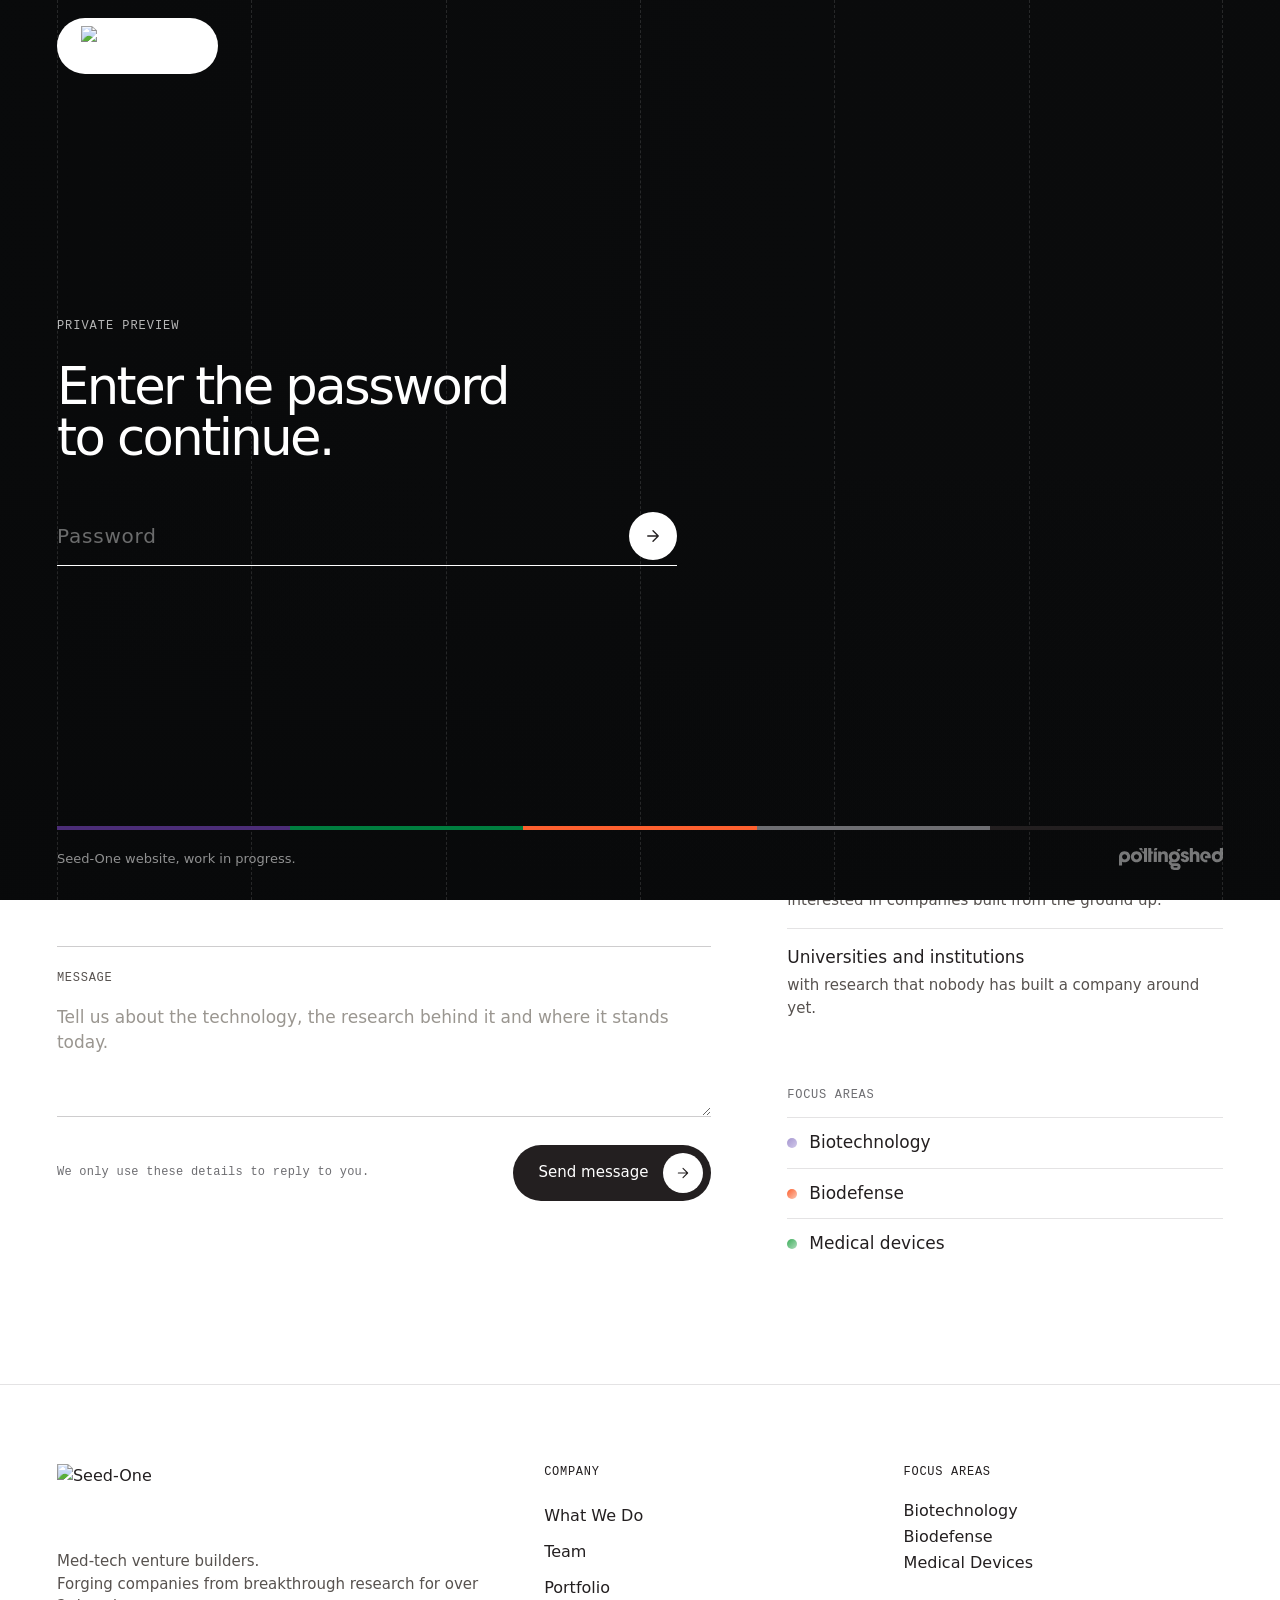
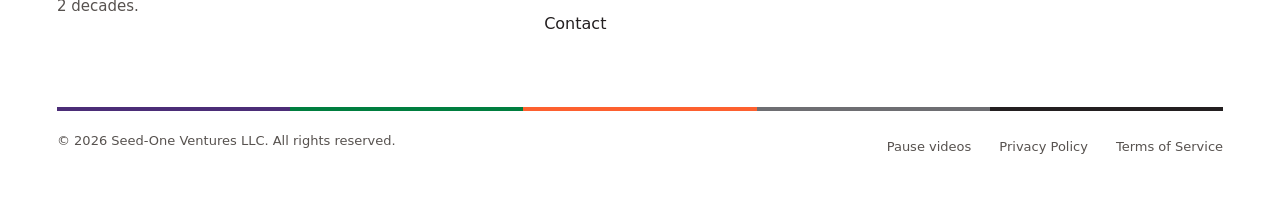
==== commit 933d10b7: "Seed-One with the hyphen everywhere (Jeff); Jeff's card line; enquiry form hands off to info@seedone" ====
--- a/contact.html
+++ b/contact.html
@@ -4,30 +4,30 @@
 <meta charset="utf-8">
 <meta name="viewport" content="width=device-width, initial-scale=1">
 <meta name="robots" content="noindex, nofollow">
-<title>Contact | Seed One</title>
-<meta name="description" content="Have breakthrough technology that could reshape an industry? Start the conversation with Seed One.">
+<title>Contact | Seed-One</title>
+<meta name="description" content="Have breakthrough technology that could reshape an industry? Start the conversation with Seed-One.">
 <link rel="canonical" href="https://lukevidamour.github.io/Seed-One-V2/contact.html">
 <link rel="icon" href="assets/emblem.svg" type="image/svg+xml">
 <link rel="icon" href="assets/favicon-32.png" sizes="32x32" type="image/png">
 <link rel="apple-touch-icon" href="assets/apple-touch-icon.png">
 <meta name="theme-color" content="#ffffff">
-<meta property="og:type" content="website"><meta property="og:site_name" content="Seed One Ventures"><meta property="og:locale" content="en_US">
+<meta property="og:type" content="website"><meta property="og:site_name" content="Seed-One Ventures"><meta property="og:locale" content="en_US">
 <meta property="og:url" content="https://lukevidamour.github.io/Seed-One-V2/contact.html">
-<meta property="og:title" content="Contact | Seed One"><meta property="og:description" content="Have breakthrough technology that could reshape an industry? Start the conversation with Seed One.">
-<meta property="og:image" content="https://lukevidamour.github.io/Seed-One-V2/assets/og/contact.jpg"><meta property="og:image:width" content="1200"><meta property="og:image:height" content="630"><meta property="og:image:alt" content="Seed One: Ready to forge the future together?">
-<meta name="twitter:card" content="summary_large_image"><meta name="twitter:title" content="Contact | Seed One"><meta name="twitter:description" content="Have breakthrough technology that could reshape an industry? Start the conversation with Seed One."><meta name="twitter:image" content="https://lukevidamour.github.io/Seed-One-V2/assets/og/contact.jpg">
+<meta property="og:title" content="Contact | Seed-One"><meta property="og:description" content="Have breakthrough technology that could reshape an industry? Start the conversation with Seed-One.">
+<meta property="og:image" content="https://lukevidamour.github.io/Seed-One-V2/assets/og/contact.jpg"><meta property="og:image:width" content="1200"><meta property="og:image:height" content="630"><meta property="og:image:alt" content="Seed-One: Ready to forge the future together?">
+<meta name="twitter:card" content="summary_large_image"><meta name="twitter:title" content="Contact | Seed-One"><meta name="twitter:description" content="Have breakthrough technology that could reshape an industry? Start the conversation with Seed-One."><meta name="twitter:image" content="https://lukevidamour.github.io/Seed-One-V2/assets/og/contact.jpg">
 <link rel="preconnect" href="https://fonts.googleapis.com">
 <link rel="preconnect" href="https://fonts.gstatic.com" crossorigin>
 <link rel="stylesheet" href="https://fonts.googleapis.com/css2?family=Google+Sans:wght@400..700&display=swap">
 <link rel="preload" as="font" type="font/woff2" href="assets/fonts/GeistMono-Variable.woff2" crossorigin>
-<link rel="stylesheet" href="styles.css?v=1792422083">
+<link rel="stylesheet" href="styles.css?v=1792579520">
 <script>try{var g=JSON.parse(localStorage.getItem('so-gate')||'null');if(!(g&&g.t&&Date.now()-g.t<7*864e5))document.documentElement.classList.add('locked')}catch(e){document.documentElement.classList.add('locked')}</script>
 <script>document.documentElement.classList.add('js');if(location.hash==='#still')document.documentElement.classList.add('still');if(/Chrome\//.test(navigator.userAgent)&&!/Edg\/|OPR\//.test(navigator.userAgent)||/Edg\//.test(navigator.userAgent))document.documentElement.classList.add('lq')</script>
 </head>
 <body class="sub">
 
 <svg width="0" height="0" style="position:absolute" aria-hidden="true" focusable="false">
-  <!-- Dot glyphs from the Seed One visual identity -->
+  <!-- Dot glyphs from the Seed-One visual identity -->
   <symbol id="d-plus" viewBox="0 0 100 100"><circle cx="50.00" cy="50.00" r="4.39"/><circle cx="63.20" cy="50.00" r="4.39"/><circle cx="76.41" cy="50.00" r="4.39"/><circle cx="89.61" cy="50.00" r="4.39"/><circle cx="36.80" cy="50.00" r="4.39"/><circle cx="23.59" cy="50.00" r="4.39"/><circle cx="10.39" cy="50.00" r="4.39"/><circle cx="50.00" cy="76.41" r="4.39"/><circle cx="50.00" cy="63.20" r="4.39"/><circle cx="50.00" cy="36.80" r="4.39"/><circle cx="50.00" cy="23.59" r="4.39"/><circle cx="50.00" cy="10.39" r="4.39"/><circle cx="50.00" cy="89.61" r="4.39"/></symbol><symbol id="d-cross" viewBox="0 0 100 100"><circle cx="50.00" cy="50.00" r="5.96"/><circle cx="62.68" cy="37.32" r="5.96"/><circle cx="75.36" cy="24.64" r="5.96"/><circle cx="88.04" cy="11.96" r="5.96"/><circle cx="37.32" cy="62.68" r="5.96"/><circle cx="24.64" cy="75.36" r="5.96"/><circle cx="11.96" cy="88.04" r="5.96"/><circle cx="75.36" cy="75.36" r="5.96"/><circle cx="62.68" cy="62.68" r="5.96"/><circle cx="37.32" cy="37.32" r="5.96"/><circle cx="24.64" cy="24.64" r="5.96"/><circle cx="11.96" cy="11.96" r="5.96"/><circle cx="88.04" cy="88.04" r="5.96"/></symbol><symbol id="d-right" viewBox="0 0 100 100"><circle cx="11.71" cy="50.00" r="5.71"/><circle cx="46.09" cy="50.00" r="5.71"/><circle cx="63.28" cy="50.00" r="5.71"/><circle cx="28.90" cy="50.00" r="5.71"/><circle cx="88.29" cy="50.00" r="5.71"/><circle cx="76.13" cy="37.84" r="5.71"/><circle cx="63.98" cy="25.69" r="5.71"/><circle cx="51.82" cy="13.53" r="5.71"/><circle cx="63.98" cy="74.31" r="5.71"/><circle cx="76.13" cy="62.16" r="5.71"/><circle cx="51.82" cy="86.47" r="5.71"/></symbol><symbol id="d-left" viewBox="0 0 100 100"><circle cx="88.29" cy="50.00" r="5.71"/><circle cx="53.91" cy="50.00" r="5.71"/><circle cx="36.72" cy="50.00" r="5.71"/><circle cx="71.10" cy="50.00" r="5.71"/><circle cx="11.71" cy="50.00" r="5.71"/><circle cx="23.87" cy="62.16" r="5.71"/><circle cx="36.02" cy="74.31" r="5.71"/><circle cx="48.18" cy="86.47" r="5.71"/><circle cx="36.02" cy="25.69" r="5.71"/><circle cx="23.87" cy="37.84" r="5.71"/><circle cx="48.18" cy="13.53" r="5.71"/></symbol><symbol id="d-up" viewBox="0 0 100 100"><circle cx="50.00" cy="88.29" r="5.71"/><circle cx="50.00" cy="53.91" r="5.71"/><circle cx="50.00" cy="36.72" r="5.71"/><circle cx="50.00" cy="71.10" r="5.71"/><circle cx="50.00" cy="11.71" r="5.71"/><circle cx="37.84" cy="23.87" r="5.71"/><circle cx="25.69" cy="36.02" r="5.71"/><circle cx="13.53" cy="48.18" r="5.71"/><circle cx="74.31" cy="36.02" r="5.71"/><circle cx="62.16" cy="23.87" r="5.71"/><circle cx="86.47" cy="48.18" r="5.71"/></symbol><symbol id="d-diag" viewBox="0 0 100 100"><circle cx="22.92" cy="22.92" r="5.71"/><circle cx="47.24" cy="47.24" r="5.71"/><circle cx="59.39" cy="59.39" r="5.71"/><circle cx="35.08" cy="35.08" r="5.71"/><circle cx="77.08" cy="77.08" r="5.71"/><circle cx="77.08" cy="59.88" r="5.71"/><circle cx="77.08" cy="42.70" r="5.71"/><circle cx="77.08" cy="25.50" r="5.71"/><circle cx="42.70" cy="77.08" r="5.71"/><circle cx="59.88" cy="77.08" r="5.71"/><circle cx="25.50" cy="77.08" r="5.71"/></symbol><symbol id="d-down" viewBox="0 0 100 100"><circle cx="50.00" cy="11.71" r="5.71"/><circle cx="50.00" cy="46.09" r="5.71"/><circle cx="50.00" cy="63.28" r="5.71"/><circle cx="50.00" cy="28.90" r="5.71"/><circle cx="50.00" cy="88.29" r="5.71"/><circle cx="62.16" cy="76.13" r="5.71"/><circle cx="74.31" cy="63.98" r="5.71"/><circle cx="86.47" cy="51.82" r="5.71"/><circle cx="25.69" cy="63.98" r="5.71"/><circle cx="37.84" cy="76.13" r="5.71"/><circle cx="13.53" cy="51.82" r="5.71"/></symbol><symbol id="d-tick" viewBox="0 0 100 100"><circle cx="33.37" cy="77.71" r="5.21"/><circle cx="22.29" cy="66.63" r="5.21"/><circle cx="11.21" cy="55.55" r="5.21"/><circle cx="55.53" cy="55.55" r="5.21"/><circle cx="88.79" cy="22.29" r="5.21"/><circle cx="44.45" cy="66.63" r="5.21"/><circle cx="77.71" cy="33.37" r="5.21"/><circle cx="66.61" cy="44.47" r="5.21"/></symbol>
   <filter id="lqr" x="0" y="0" width="100%" height="100%" color-interpolation-filters="sRGB" primitiveUnits="objectBoundingBox"><feImage href="[data-uri]" x="0" y="0" width="1" height="1" preserveAspectRatio="none" result="m"/><feDisplacementMap in="SourceGraphic" in2="m" scale="0.022" xChannelSelector="R" yChannelSelector="G"/></filter>
 </svg>
@@ -35,7 +35,7 @@
 <div class="gate" id="gate" data-hash="caf39b231ebf961b33b4b5b5ce32ac3bae9cfb18de3ba01099fcd5b3565ba15f" role="dialog" aria-modal="true" aria-labelledby="gate-title">
   <img class="gate-bg" src="assets/video/hero-poster.jpg" alt="" aria-hidden="true">
   <div class="gate-grid" aria-hidden="true"><i></i><i></i><i></i><i></i><i></i><i></i></div>
-  <header class="gate-top"><span class="gate-pill"><img src="assets/logo-black.svg" alt="Seed One" width="128" height="34"></span></header>
+  <header class="gate-top"><span class="gate-pill"><img src="assets/logo-black.svg" alt="Seed-One" width="128" height="34"></span></header>
   <div class="gate-mid">
     <form class="gate-form" novalidate>
       <p class="gate-kicker">Private preview</p>
@@ -49,7 +49,7 @@
   </div>
   <footer class="gate-bot">
     <div class="strip" aria-hidden="true"><i></i><i></i><i></i><i></i><i></i></div>
-    <div class="gate-credit"><p>Seed One website, work in progress.</p><a class="ps" href="https://pottingshed.com" target="_blank" rel="noopener" aria-label="Potting Shed"><svg preserveAspectRatio="xMidYMid meet" data-bbox="0 0 164.999 34.916" xmlns="http://www.w3.org/2000/svg" viewBox="0 0 164.999 34.916" data-type="color" role="img" aria-label="PottingShed logo">
+    <div class="gate-credit"><p>Seed-One website, work in progress.</p><a class="ps" href="https://pottingshed.com" target="_blank" rel="noopener" aria-label="Potting Shed"><svg preserveAspectRatio="xMidYMid meet" data-bbox="0 0 164.999 34.916" xmlns="http://www.w3.org/2000/svg" viewBox="0 0 164.999 34.916" data-type="color" role="img" aria-label="PottingShed logo">
     <g>
         <g clip-path="url(#ps-clip)">
             <path fill="currentColor" d="M94.836 1.572c-1.581 0-2.222.92-2.37 1.446-.15.527-.593 2.24-.593 2.24h2.715c1.58 0 2.22-.921 2.37-1.448.148-.528.592-2.237.592-2.237z" data-color="1"></path>
@@ -88,12 +88,12 @@
 
 <header class="nav" id="nav">
   <div class="nav-bar">
-    <a class="brand" href="index.html" aria-label="Seed One home"><img src="assets/logo-black.svg" alt="Seed One" width="128" height="34"></a>
+    <a class="brand" href="index.html" aria-label="Seed-One home"><img src="assets/logo-black.svg" alt="Seed-One" width="128" height="34"></a>
     <nav class="links" aria-label="Main">
       <a href="what-we-do.html">What We Do</a><a href="team.html">Team</a><a href="portfolio.html">Portfolio</a>
     </nav>
     <div class="nav-r">
-      <a class="pill nv sm" href="#enquiry">Partner with Seed One<span class="ic"><svg class="i" viewBox="0 0 24 24" aria-hidden="true"><path d="M5 12h14m-7-7l7 7l-7 7"/></svg></span></a>
+      <a class="pill nv sm" href="#enquiry">Partner with <span class="nw">Seed-One</span><span class="ic"><svg class="i" viewBox="0 0 24 24" aria-hidden="true"><path d="M5 12h14m-7-7l7 7l-7 7"/></svg></span></a>
       <button class="burger" aria-expanded="false" aria-controls="menu" aria-label="Open menu"><span></span><span></span></button>
     </div>
   </div>
@@ -115,7 +115,7 @@
 
 <section class="contact wrap" id="enquiry">
   <div class="contact-form reveal"><!--FORM-->
-<form class="enq enq-page" novalidate data-endpoint="" aria-describedby="enq-note">
+<form class="enq enq-page" novalidate data-endpoint="" data-to="info@seedone.com" aria-describedby="enq-note">
   <fieldset class="enq-who">
     <legend class="mono">I am</legend>
     <label><input type="radio" name="role" value="Researcher" checked><span>A researcher</span></label>
@@ -133,15 +133,18 @@
     <p class="mono" id="enq-note">We only use these details to reply to you.</p>
     <button class="pill ink" type="submit">Send message<span class="ic"><svg class="i" viewBox="0 0 24 24" aria-hidden="true"><path d="M5 12h14m-7-7l7 7l-7 7"/></svg></span></button>
   </div>
+  <input class="hp" name="_gotcha" tabindex="-1" autocomplete="off" aria-hidden="true">
   <p class="enq-status" role="status" aria-live="polite"></p>
 </form>
 <div class="enq-done" hidden tabindex="-1">
   <span class="done-mark" aria-hidden="true"><svg class="i" viewBox="0 0 24 24" aria-hidden="true"><path d="M20 6L9 17l-5-5"/></svg></span>
   <h3>Thank you<span class="done-name"></span>.</h3>
-  <p>We've received your message and will be in touch shortly.</p>
+  <p class="done-sent">We've received your message and will be in touch shortly.</p>
+  <p class="done-mail" hidden>Your message is ready in your email app, addressed to <a href="mailto:info@seedone.com">info@seedone.com</a>. Press send and it goes straight to the team.</p>
 </div>
 <!--/FORM--></div>
   <aside class="contact-aside reveal">
+    <div><p class="mono lab">Email</p><p class="contact-mail"><a class="ul" href="mailto:info@seedone.com">info@seedone.com</a></p></div>
     <div><p class="mono lab">Who we work with</p>
       <ul class="who"><li><b>Founders and researchers</b><span>with breakthrough technology and a path to patients or industry.</span></li>
       <li><b>Investors</b><span>interested in companies built from the ground up.</span></li>
@@ -154,17 +157,17 @@
 <footer class="foot">
   <div class="wrap">
     <div class="fg">
-    <div><img class="flg" src="assets/logo-black.svg" alt="Seed One" width="238" height="64"><p class="fp">Med-tech venture builders.<br>Forging companies from breakthrough research for over 2 decades.</p></div>
+    <div><img class="flg" src="assets/logo-black.svg" alt="Seed-One" width="238" height="64"><p class="fp">Med-tech venture builders.<br>Forging companies from breakthrough research for over 2 decades.</p></div>
     <div><h2 class="mono fh">Company</h2><ul><li><a href="what-we-do.html">What We Do</a></li><li><a href="team.html">Team</a></li><li><a href="portfolio.html">Portfolio</a></li><li><a href="#enquiry">Contact</a></li></ul></div>
     <div><h2 class="mono fh">Focus areas</h2><ul><li>Biotechnology</li><li>Biodefense</li><li>Medical Devices</li></ul></div>
   </div>
     <div class="strip" aria-hidden="true"><i></i><i></i><i></i><i></i><i></i></div>
-    <div class="bot"><span>&copy; 2026 Seed One Ventures LLC. All rights reserved.</span><span class="legal"><button class="vid-toggle" id="vidtoggle" type="button" aria-pressed="false">Pause videos</button><a href="privacy.html">Privacy Policy</a><a href="terms.html">Terms of Service</a></span></div>
+    <div class="bot"><span>&copy; 2026 <span class="nw">Seed-One</span> Ventures LLC. All rights reserved.</span><span class="legal"><button class="vid-toggle" id="vidtoggle" type="button" aria-pressed="false">Pause videos</button><a href="privacy.html">Privacy Policy</a><a href="terms.html">Terms of Service</a></span></div>
   </div>
 </footer>
 
 
 <script src="assets/vendor/lenis.min.js?v=1.1.20" defer></script>
-<script src="main.js?v=1792422083" defer></script>
+<script src="main.js?v=1792579520" defer></script>
 </body>
 </html>
--- a/styles.css
+++ b/styles.css
@@ -1,4 +1,4 @@
-/* Seed One homepage, PX3 Lens direction.
+/* Seed-One homepage, PX3 Lens direction.
    Tokens follow the confirmed VI palette. No lime or yellow (client instruction, 20 Sep 2026). */
 /* Geist Mono (SIL OFL 1.1, self-hosted from the supplied file) */
 @font-face{font-family:"Geist Mono";src:url("assets/fonts/GeistMono-Variable.woff2") format("woff2");font-weight:100 900;font-style:normal;font-display:swap}
@@ -615,8 +615,8 @@
 .mate:hover .mate-x{background:var(--ink);color:#fff;transform:rotate(90deg)}
 .mate-meta{display:flex;justify-content:space-between;align-items:center;gap:12px;margin-top:20px}
 .mate-meta .n{color:var(--mid)}
-.mate .role,.bio .role{color:rgba(35,31,32,.72);display:flex;align-items:center;gap:10px}
-.mate .role::before,.bio .role::before{content:"";width:12px;height:12px;border-radius:50%;flex:none;background:linear-gradient(135deg,var(--t1),var(--c3))}
+.mate .role,.drawer.bio .role{color:rgba(35,31,32,.72);display:flex;align-items:center;gap:10px}
+.mate .role::before,.drawer.bio .role::before{content:"";width:12px;height:12px;border-radius:50%;flex:none;background:linear-gradient(135deg,var(--t1),var(--c3))}
 .mate h3{font-size:var(--h3);letter-spacing:-.04em;line-height:1.05;margin-top:14px}
 .mate-b{text-align:left;letter-spacing:inherit}
 .mate-b::after{content:"";position:absolute;inset:0;z-index:3;border-radius:var(--r-lg)}
@@ -626,13 +626,13 @@
 .js .mate-bio{display:none}
 @media (min-width:1024px){.crew .mate:nth-child(even){margin-top:clamp(48px,5.5vw,88px)}}
 
-.bio{width:min(700px,100vw)}
-.bio .drawer-in{transition:opacity .26s ease}
-.bio .drawer-in.swap{opacity:0}
+.drawer.bio{width:min(700px,100vw)}
+.drawer.bio .drawer-in{transition:opacity .26s ease}
+.drawer.bio .drawer-in.swap{opacity:0}
 .bio-head{display:grid;grid-template-columns:clamp(120px,22vw,168px) 1fr;gap:clamp(20px,2.6vw,32px);align-items:end;margin-top:clamp(36px,4.4vw,56px)}
 .bio-ph{aspect-ratio:4/5;border-radius:18px;overflow:hidden;background:var(--base)}
 .bio-ph img{width:100%;height:100%;object-fit:cover}
-.bio h2{font-size:clamp(30px,3.4vw,44px);letter-spacing:-.045em;line-height:1.02;margin:0 0 14px;max-width:none}
+.drawer.bio h2{font-size:clamp(30px,3.4vw,44px);letter-spacing:-.045em;line-height:1.02;margin:0 0 14px;max-width:none}
 .bio-body{margin-top:clamp(28px,3.2vw,40px)}
 .bio-body p{font-size:16px;line-height:1.6;color:var(--body);margin-bottom:1em}
 .bio-body p:first-child{font-size:clamp(19px,1.6vw,22px);line-height:1.42;letter-spacing:-.012em;color:var(--ink)}
@@ -722,12 +722,19 @@
 .phero-img img{width:100%;height:100%;object-fit:cover;object-position:60% 50%}
 .phero.has-img .phero-row{grid-template-columns:minmax(0,1fr);gap:22px;max-width:50%}
 .phero.has-img .phero-lead{max-width:30em}
-.phero.has-img>.art{stroke:rgba(255,255,255,.7)}
+.phero.has-img>.art{stroke:rgba(255,255,255,.42)}
 @media (max-width:1180px) and (min-width:901px){.phero-img{width:50%}.phero.has-img .phero-row{max-width:46%}}
 @media (max-width:900px){
   .phero-img{width:100%;opacity:.7;-webkit-mask-image:linear-gradient(180deg,#000 0%,rgba(0,0,0,.5) 26%,transparent 46%);mask-image:linear-gradient(180deg,#000 0%,rgba(0,0,0,.5) 26%,transparent 46%)}
   .phero.has-img .phero-row{max-width:none}
 }
+
+/* The name never splits at its hyphen */
+.nw{white-space:nowrap}
+/* Enquiry form: hidden field that only bots fill in, and the address on the contact page */
+.enq .hp{position:absolute;width:1px;height:1px;margin:-1px;padding:0;border:0;overflow:hidden;clip:rect(0 0 0 0);clip-path:inset(50%);white-space:nowrap;opacity:0;pointer-events:none}
+.contact-mail{font-size:clamp(18px,1.5vw,22px);letter-spacing:-.015em}
+.contact-mail .ul{font-size:inherit}
 
 /* Gradient motion is reserved for the impact grid: it drifts only while on screen. Every other field is static. */
 .bento .tile.grad{animation:gdrift var(--dur,26s) ease-in-out infinite alternate;animation-delay:var(--dl,0s);animation-play-state:paused}
